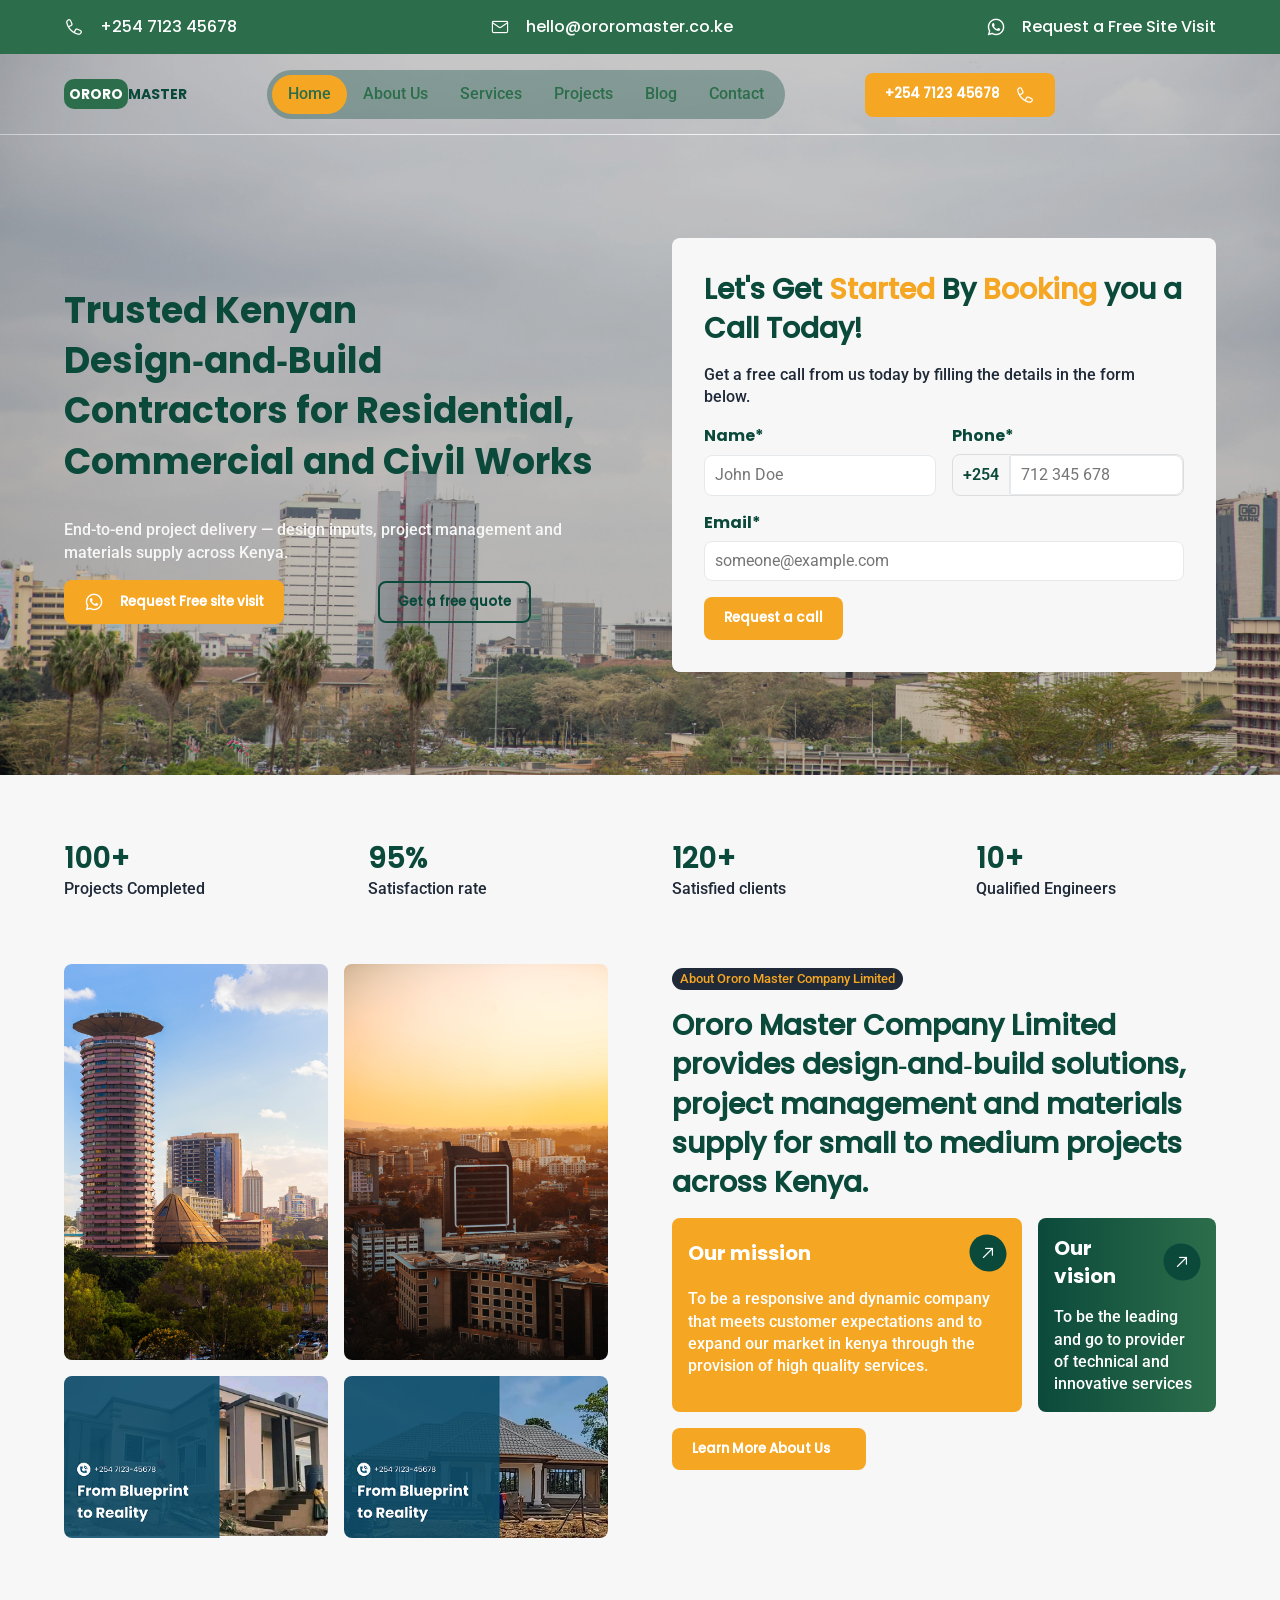
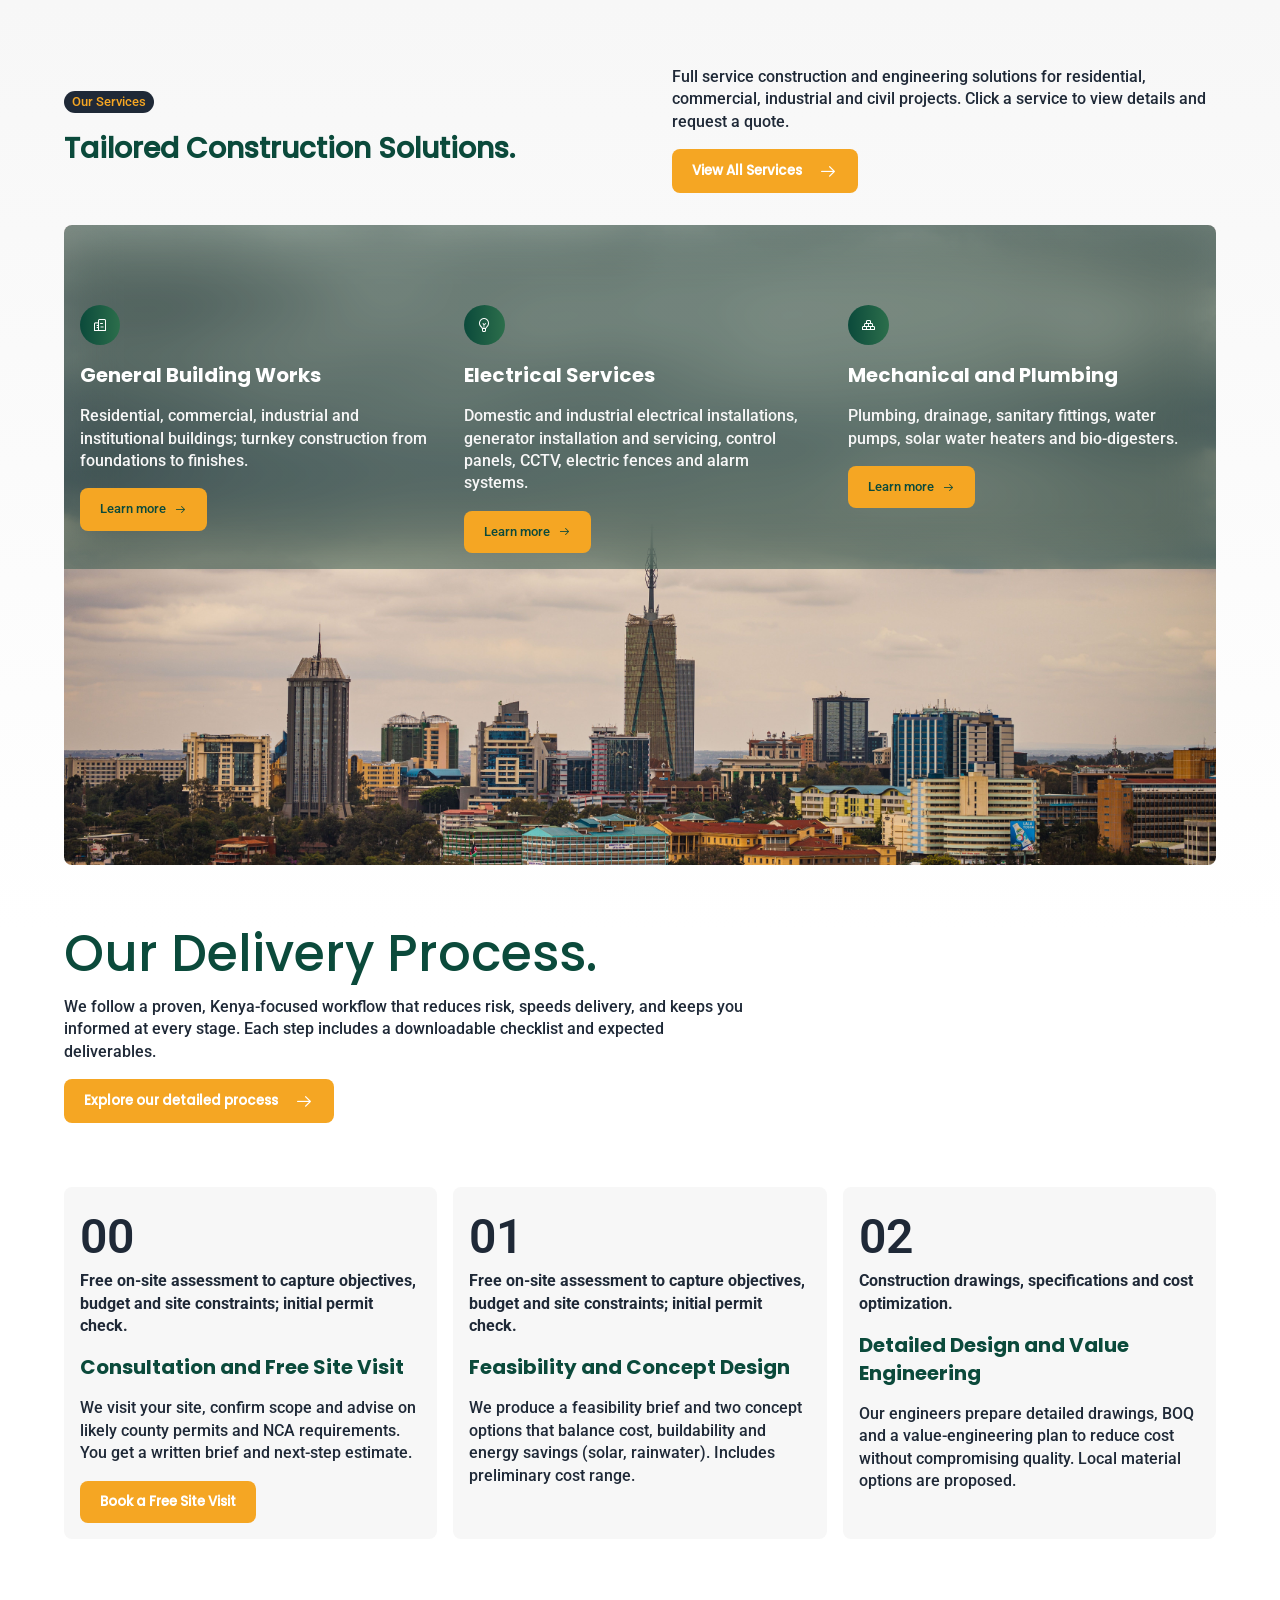
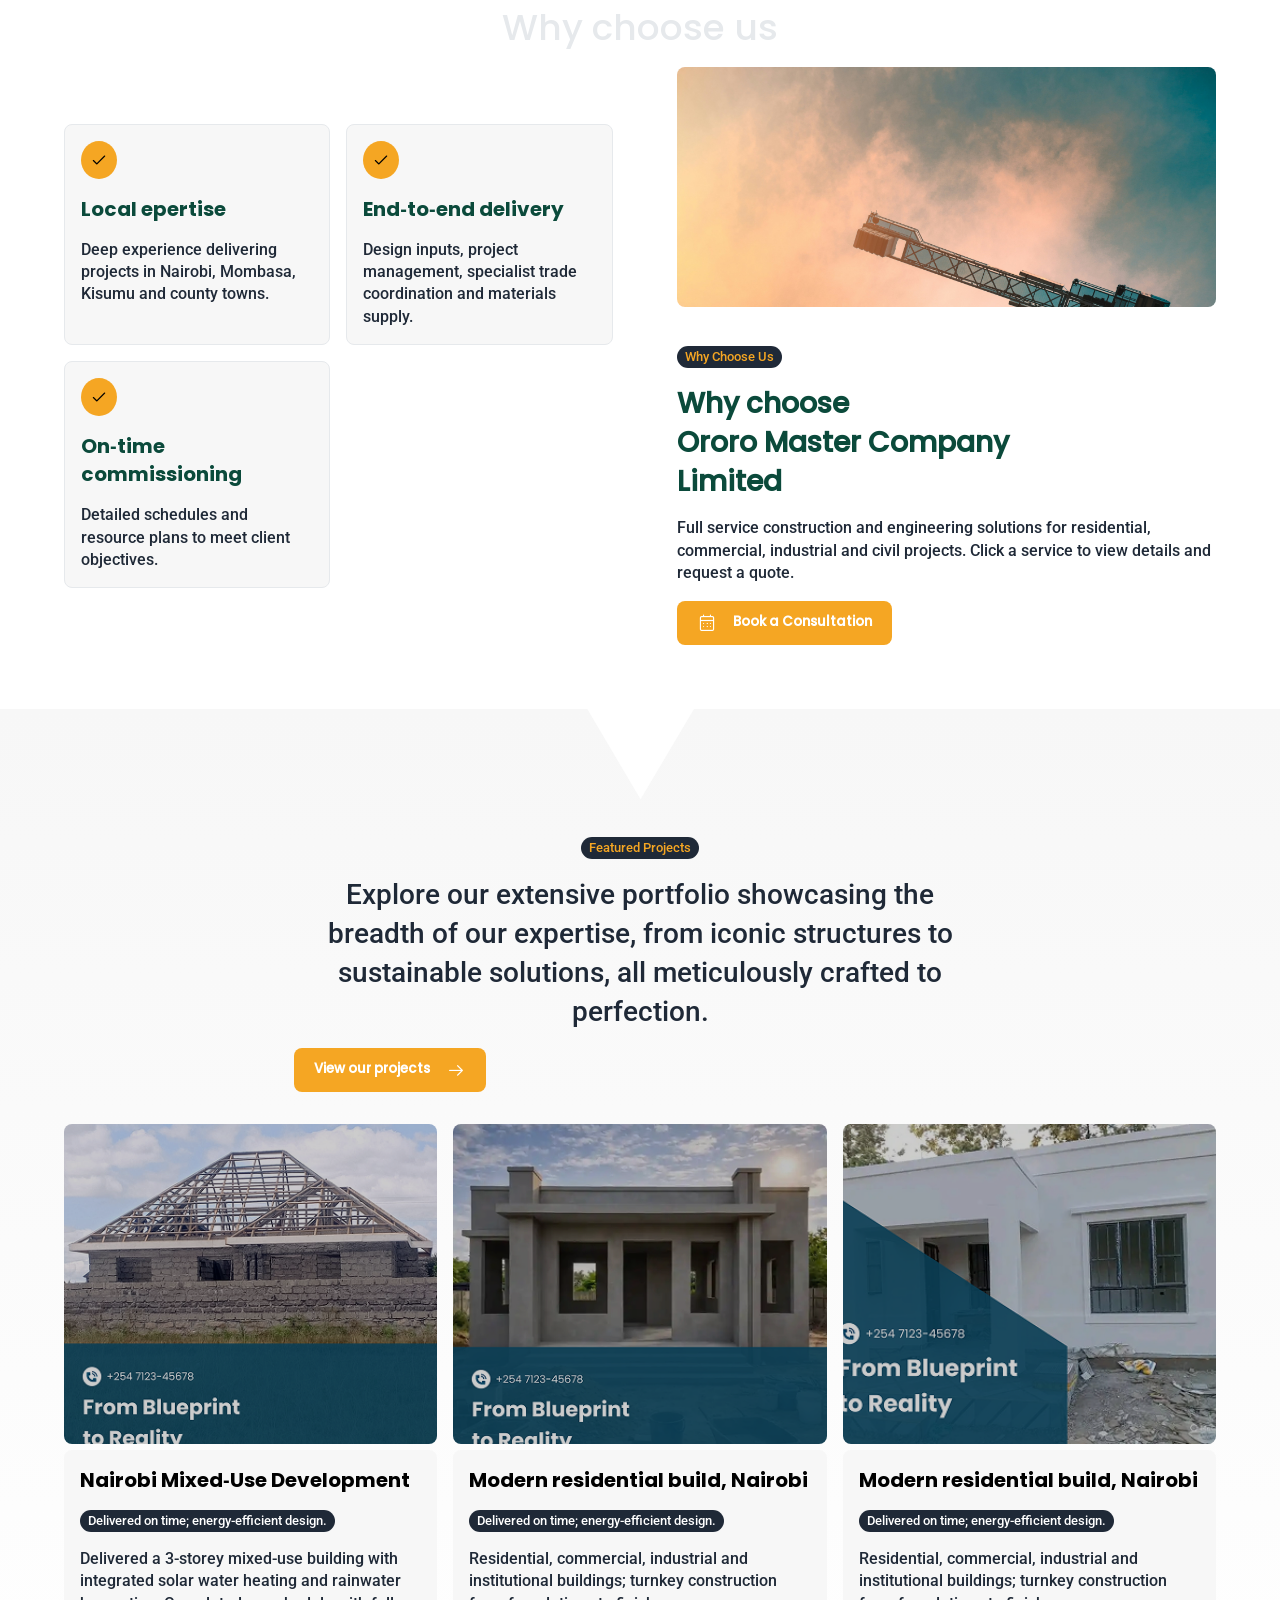
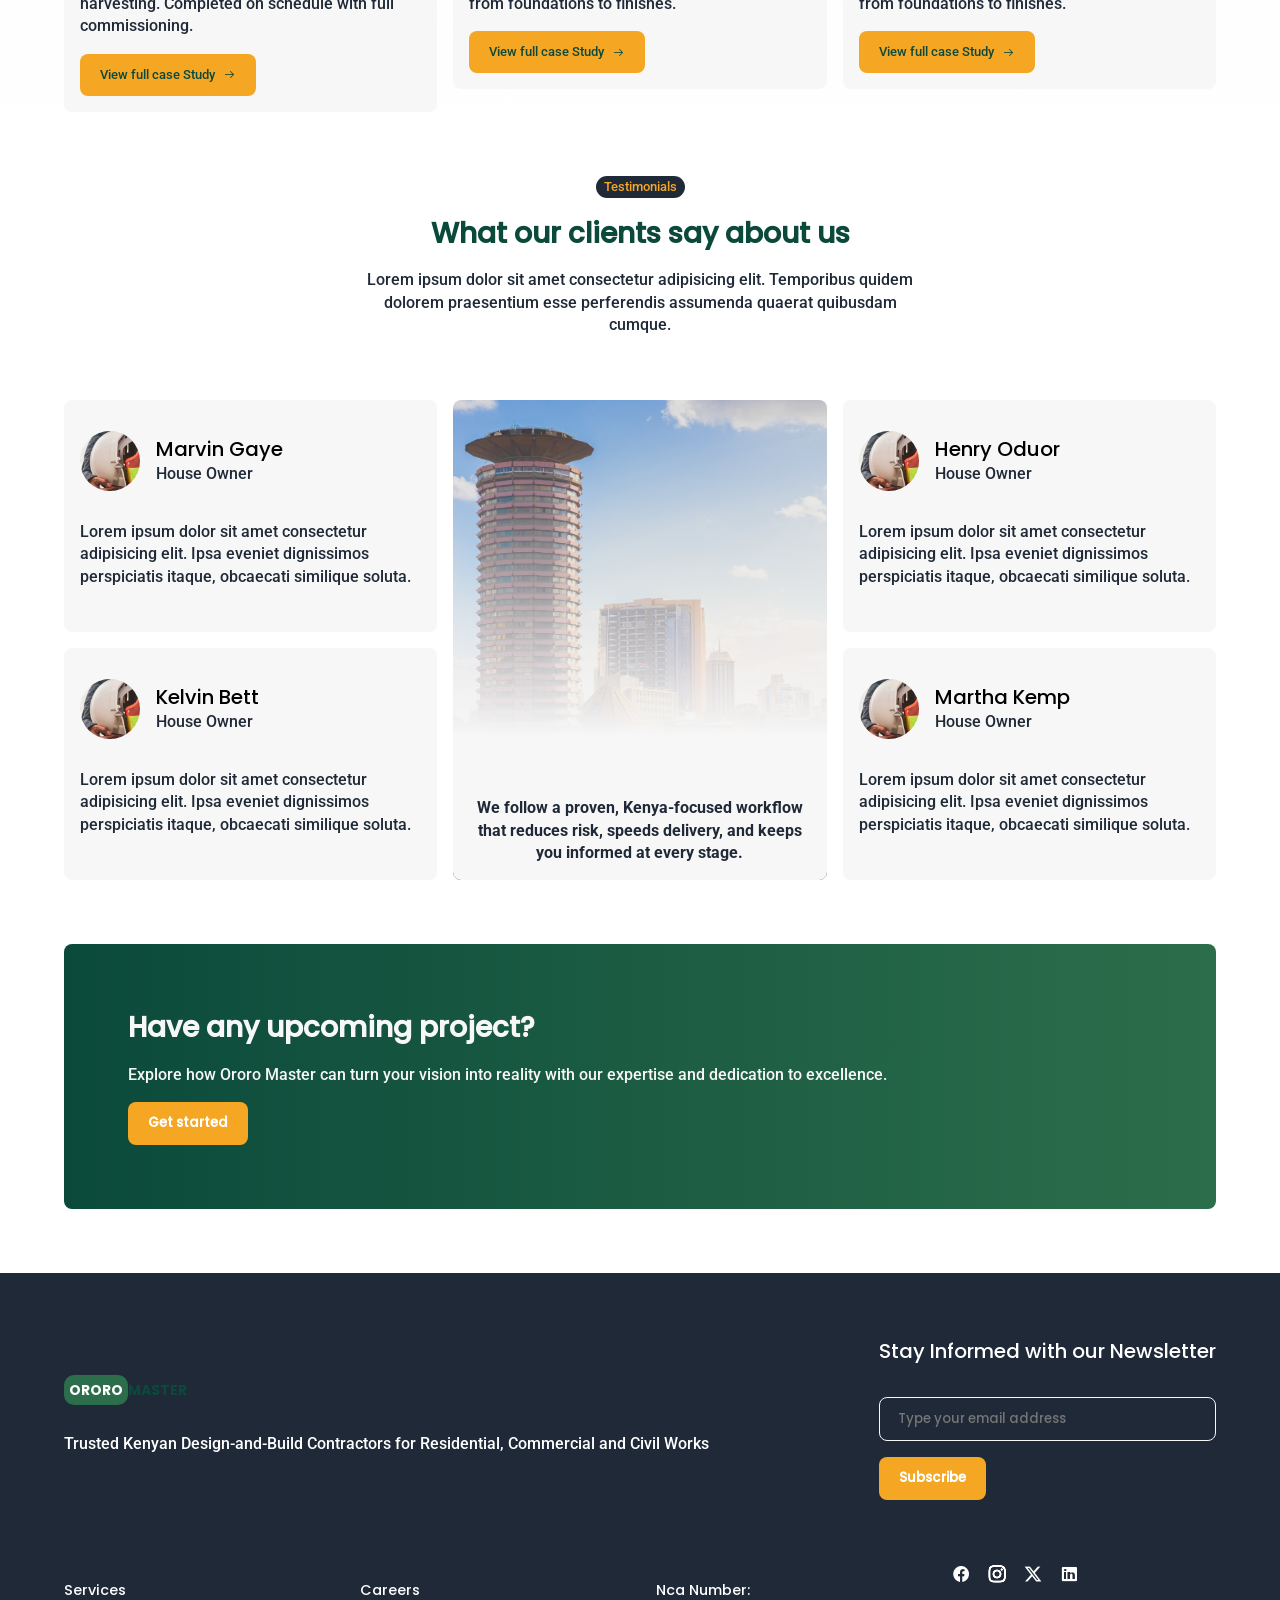
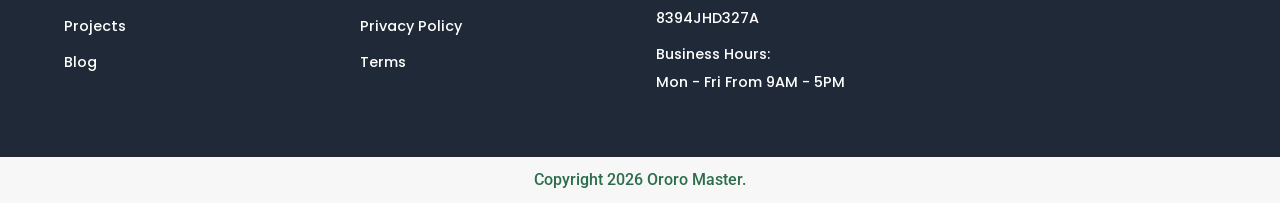
==== index.html @ 885182a2 "Initial re-upload after full wipe" ====
<!DOCTYPE html>
<html lang="en">
<head>
    <meta charset="UTF-8">
    <meta name="viewport" content="width=device-width, initial-scale=1.0">
    <title>Home</title>
    <link rel="stylesheet" href="./static/styles/root.css">
    <link rel="stylesheet" href="./static/styles/nav.css">
    <link rel="stylesheet" href="./static/styles/borders.css">
    <link rel="stylesheet" href="./static/styles/components.css">
    <link rel="stylesheet" href="./static/styles/style.css">
    <link rel="stylesheet" href="./static/styles/mobile.css">
    <link rel="stylesheet" href="./static/assets/icons/regular-icon-font-free/lineicons.css">
</head>
<body>
    <div class="marquee-container">
        <div class="marquee-row">
            <div class="marquee-card">
                <span class="lni lni-telephone-1"></span>
                <p>+254 7123 45678</p>
            </div>
            <div class="marquee-card">
                <span class="lni lni-envelope-1"></span>
                <p>hello@ororomaster.co.ke</p>
            </div>
            <div class="marquee-card">
                <span class="lni lni-whatsapp"></span>
                <p>Request a Free Site Visit</p>
            </div>
        </div>
    </div>
    <div class="hero-container">
        <header class="header">
            <div class="logo">
                <h1><span>Ororo</span>Master</h1>
            </div>
            <nav class="navigation">
                <a href="#" class="active">Home</a>
                <a href="#">About Us</a>
                <a href="#">Services</a>
                <a href="#">Projects</a>
                <a href="#">Blog</a>
                <a href="#">Contact</a>
            </nav>
            <button class="contact_button btn-primary">
                +254 7123 45678 
                <span class="lni lni-telephone-1"></span>
            </button>
        </header>
        <div class="slider">
            <div class="slide_row">
                <div class="slide_content">
                    <h1>Trusted Kenyan Design‑and‑Build Contractors for Residential, Commercial and Civil Works</h1>
                    <p>End‑to‑end project delivery — design inputs, project management and materials supply across Kenya.</p>
                    <div class="button-container">
                        <button class="btn-primary">
                            <span class="lni lni-whatsapp"></span>
                            Request Free site visit
                        </button>
                        <button class="btn-secondary">
                            Get a free quote
                        </button>
                    </div>

                    <div class="slider-actions">
                        <span class="slide-left lni lni-arrow-left"></span>
                        <span class="slide-right lni lni-arrow-left" style="transform: rotate(180deg);"></span>
                    </div>
                </div>
            </div>
            <div class="slide_row">
                <div class="booking_form">
                    <h2>Let's Get <span>Started</span> By <span>Booking</span> you a Call Today!</h2>
                    <!-- <h2>Let's Book Your Call and Get Started</h2> -->
                    <p>Get a free call from us today by filling the details in the form below.</p>
                    <form action="#">
                        <div class="form-grid">
                            <div class="form-group">
                                <label>Name*</label>
                                <input type="text" placeholder="John Doe">
                            </div>
                            <div class="form-group">
                                <label>Phone*</label>
                                <div class="input-container">
                                    <span>+254</span>
                                    <input type="tel" placeholder="712 345 678">
                                </div>
                            </div>
                        </div>
                        <div class="form-group">
                            <label>Email*</label>
                            <input type="email" placeholder="someone@example.com">
                        </div>
                        <button class="btn-primary" type="submit">Request a call</button>
                    </form>
                </div>
            </div>
        </div>
    </div>
    <div class="stats-section">
        <div class="stat-box">
            <h2>100+</h2>
            <p>Projects Completed</p>
        </div>
        <div class="stat-box">
            <h2>95%</h2>
            <p>Satisfaction rate</p>
        </div>
        <div class="stat-box">
            <h2>120+</h2>
            <p>Satisfied clients</p>
        </div>
        <div class="stat-box">
            <h2>10+</h2>
            <p>Qualified Engineers</p>
        </div>
    </div>
    <section class="about-section">
        <div class="about-row">

            <div class="about-image">
                <img src="/static/Images/skyline2.jpg" alt="">
                <img src="/static/Images/skyline4.jpg" alt="" style="object-position: bottom;">
                <img src="/static/Images/proj 2.png" alt="">
                <img src="/static/Images/proj 3.png" alt="">
            </div>
        </div>
        <div class="about-row">
            <h4 class="badge">About Ororo Master Company Limited</h4>
            <h2>Ororo Master Company Limited provides design‑and‑build solutions, project management and materials supply for small to medium projects across Kenya.</h2>

            <div class="value-container">
                <div class="value-box">
                    <div class="value-header">
                        <h3>Our mission</h3>
                        <span class="icon lni lni-arrow-right"></span>
                    </div>
                    <div class="value-body">
                        <p>To be a responsive and dynamic company that meets customer expectations and to expand our market in kenya through the provision of high quality services.</p>
                    </div>
                </div>
                <div class="value-box">
                    <div class="value-header">
                        <h3>Our vision</h3>
                        <span class="icon lni lni-arrow-right"></span>
                    </div>
                    <div class="value-body">
                        <p>To be the leading and go to provider of technical and innovative services</p>
                    </div>
                </div>
            </div>
            <button class="btn-primary">
                Learn More About Us
                <span class="lni lni-caret-left"></span>
            </button>
        </div>
    </section>
    <section class="service-alt-section">
        <div class="service-alt-header">
            <div class="service-alt-header-col">
                <h4 class="badge">Our Services</h4>
                <h2>Tailored Construction Solutions.</h2>
            </div>
            <div class="service-alt-header-col">
                <p>Full service construction and engineering solutions for residential, commercial, industrial and civil projects. Click a service to view details and request a quote.</p>
                <button class="btn-primary">View All Services <span class="lni lni-arrow-right"></span></button>
            </div>
        </div>
        <div class="service-alt-body">
            <div class="service-alt-container">
                <div class="service-alt-card">
                    <span class="service_icon lni lni-buildings-1"></span>
                    <h3>General Building Works</h3>
                    <p>Residential, commercial, industrial and institutional buildings; turnkey construction from foundations to finishes.</p>
                    <a class="link" href="#">Learn more <span class="lni lni-arrow-right"></span></a>
                </div>
                <div class="service-alt-card">
                    <span class="service_icon lni lni-bulb-2"></span>
                    <h3>Electrical Services</h3>
                    <p>Domestic and industrial electrical installations, generator installation and servicing, control panels, CCTV, electric fences and alarm systems.</p>
                    <a class="link" href="#">Learn more <span class="lni lni-arrow-right"></span></a>
                </div>
                <div class="service-alt-card">
                    <span class="service_icon lni lni-bricks"></span>
                    <h3>Mechanical and Plumbing</h3>
                    <p>Plumbing, drainage, sanitary fittings, water pumps, solar water heaters and bio‑digesters.</p>
                    <a class="link" href="#">Learn more <span class="lni lni-arrow-right"></span></a>
                </div>
            </div>
        </div>
    </section>
    <!-- <section class="services-section" style="display: none;">
        <h4 class="badge">Our Services</h4>
        <h2>Tailored Construction Solutions</h2>
        <p>Full service construction and engineering solutions for residential, commercial, industrial and civil projects. Click a service to view details and request a quote.</p>
        <div class="service-container">
            <div class="service-box">
                <div class="service-box-body">
                    <h3>General Building Works</h3>
                    <p>Residential, commercial, industrial and institutional buildings; turnkey construction from foundations to finishes.</p>
                    <a class="link" href="#">Learn more <span class="lni lni-arrow-right"></span></a>
                </div>
            </div>
            <div class="service-box">
                <div class="service-box-body">
                    <h3>Electrical Services</h3>
                    <p>Domestic and industrial electrical installations, generator installation and servicing, control panels, CCTV, electric fences and alarm systems.</p>
                    <a class="link" href="#">Learn more <span class="lni lni-arrow-right"></span></a>
                </div>
            </div>
            <div class="service-box">
                <div class="service-box-body">
                    <h3>Mechanical and Plumbing</h3>
                    <p>Plumbing, drainage, sanitary fittings, water pumps, solar water heaters and bio‑digesters.</p>
                    <a class="link" href="#">Learn more <span class="lni lni-arrow-right"></span></a>
                </div>
            </div>
            <div class="service-box">
                <div class="service-box-body">
                    <h3>Roads and Dams</h3>
                    <p>Earthworks, road construction and small to medium dam construction for agricultural and municipal clients.</p>
                    <a class="link" href="#">Learn more <span class="lni lni-arrow-right"></span></a>
                </div>
            </div>
            <div class="service-box">
                <div class="service-box-body">
                    <h3>Materials Supply</h3>
                    <p>Supply and delivery of construction materials — aggregates, cement, reinforcement, plumbing and electrical components.</p>
                    <a class="link" href="#">Learn more <span class="lni lni-arrow-right"></span></a>
                </div>
            </div>
        </div>
    </section> -->
    <section class="process-section">
        <div class="service-alt-header" style="display: none;">
            <div class="service-alt-header-col">
                <h4 class="badge">Our Delivery Process</h4>
                <h2>Our Delivery Process</h2>
            </div>
            <div class="service-alt-header-col">
               <p>We follow a proven, Kenya‑focused workflow that reduces risk, speeds delivery, and keeps you informed at every stage. Each step includes a downloadable checklist and expected deliverables.</p>
                <button class="btn-primary">Explore our detailed process <span class="lni lni-arrow-right"></span></button>
            </div>
        </div>

        <!-- <h4 class="badge">Our Delivery Process</h4> -->
        <h2>Our Delivery Process.</h2>
        <p>We follow a proven, Kenya‑focused workflow that reduces risk, speeds delivery, and keeps you informed at every stage. Each step includes a downloadable checklist and expected deliverables.</p>
        <button class="btn-primary">Explore our detailed process <span class="lni lni-arrow-right"></span></button>
        <div class="process-container">
            <div class="timeline-card">
                <span class="number-line">00</span>
                <div class="timeline-body">
                    <p><b>Free on‑site assessment to capture objectives, budget and site constraints; initial permit check.</b></p>
                    <h3>Consultation and Free Site Visit</h3>
                    <p>We visit your site, confirm scope and advise on likely county permits and NCA requirements. You get a written brief and next‑step estimate.</p>
                    <button class="btn-primary" style="margin-top: 1rem;">
                        Book a Free Site Visit
                    </button>
                </div>
            </div>
            <div class="timeline-card">
                <span class="number-line">01</span>
                <div class="timeline-body">
                    <p><b>Free on‑site assessment to capture objectives, budget and site constraints; initial permit check.</b></p>
                    <h3>Feasibility and Concept Design</h3>
                    <p>We produce a feasibility brief and two concept options that balance cost, buildability and energy savings (solar, rainwater). Includes preliminary cost range.</p>
                    <div class="deliverable-container">
                        <p><b>Deliverables</b></p>
                        <p>Concept brief and preliminary cost range.</p>
                    </div>
                </div>
            </div>
            <div class="timeline-card">
                <span class="number-line">02</span>
                <div class="timeline-body">
                    <p><b>Construction drawings, specifications and cost optimization.</b></p>
                    <h3>Detailed Design and Value Engineering</h3>
                    <p>Our engineers prepare detailed drawings, BOQ and a value‑engineering plan to reduce cost without compromising quality. Local material options are proposed.</p>
                    <div class="deliverable-container">
                        <p style="margin-top: 1rem;"><b>Deliverables</b></p>
                        <p>Construction drawings; bill of quantities.</p>
                    </div>
                </div>
            </div>
            <!-- <div class="timeline-card">
                <span class="number-line">03</span>
                <div class="timeline-body">
                    <h3>Permits Planning and Approvals</h3>
                    <p><b>Permit pack preparation and submission support.</b></p>
                    <p>We prepare permit documentation, recommend NCA class, and coordinate with county offices to fast‑track approvals. Timeline and responsibilities are provided.</p>
                    <div class="deliverable-container">
                        <p><b>Deliverables</b></p>
                        <p>Permit submission pack and approval timeline.</p>
                    </div>
                </div>
            </div>
            <div class="timeline-card">
                <span class="number-line">04</span>
                <div class="timeline-body">
                    <h3>Procurement and Materials Supply</h3>
                    <p><b>Vetted suppliers, procurement schedule and logistics.</b></p>
                    <p>We source quality materials, manage supplier warranties and schedule deliveries to align with construction milestones across Kenya. Supplier guarantees included.</p>
                    <div class="deliverable-container">
                        <p><b>Deliverables</b></p>
                        <p>Procurement schedule and supplier guarantees.</p>
                    </div>
                </div>
            </div>
            <div class="timeline-card">
                <span class="number-line">05</span>
                <div class="timeline-body">
                    <h3>Construction Execution and Quality Control</h3>
                    <p><b>Site management, QA checklists and weekly reporting.</b></p>
                    <p>Site teams follow a detailed schedule, QA checklists and safety inspections. You receive weekly progress reports and milestone sign‑offs.</p>
                    <div class="deliverable-container">
                        <p><b>Deliverables</b></p>
                        <p>Weekly progress reports; quality inspection records.</p>
                    </div>
                </div>
            </div>
            <div class="timeline-card">
                <span class="number-line">06</span>
                <div class="timeline-body">
                    <h3>Commissioning Handover and Training</h3>
                    <p><b> System commissioning, manuals and client training.</b></p>
                    <p>We commission systems, hand over operation manuals and train your team. Final sign‑off includes a defects liability plan and maintenance schedule.</p>
                    <div class="deliverable-container">
                        <p><b>Deliverables</b></p>
                        <p>Handover pack; 90‑day defects follow‑up.</p>
                    </div>
                </div>
            </div>
            <div class="timeline-card">
                <span class="number-line">07</span>
                <div class="timeline-body">
                    <h3>Aftercare and Maintenance</h3>
                    <p><b>Post‑handover support and maintenance contracts.</b></p>
                    <p>Optional maintenance contracts, warranty management and rapid response for urgent issues. Tailored plans for Kenyan climate and usage patterns.</p>
                    <div class="deliverable-container">
                        <p><b>Deliverables</b></p>
                        <p>Maintenance contract options.</p>
                    </div>
                </div>
            </div> -->
        </div>
    </section>
    <section class="qualities-section">
        <h1 class="absoluteBg">Why choose us</h1>
        <div class="qualities-container">
            <div class="quality-box">
                <span class="icon lni lni-check"></span>
                <h3>Local epertise</h3>
                <p>Deep experience delivering projects in Nairobi, Mombasa, Kisumu and county towns.</p>
            </div>
            <div class="quality-box">
                <span class="icon lni lni-check"></span>
                <h3>End‑to‑end delivery</h3>
                <p>Design inputs, project management, specialist trade coordination and materials supply.</p>
            </div>
            <div class="quality-box">
                <span class="icon lni lni-check"></span>
                <h3>On‑time commissioning</h3>
                <p>Detailed schedules and resource plans to meet client objectives.</p>
            </div>
                
        </div>
        <div class="qualities-row">
            <img src="/static/Images/construction_image_2.jpg" alt="">
            <div class="quality-row-box">
                <h4 class="badge">Why Choose Us</h4>
                <h2>Why choose <br> Ororo Master Company Limited</h2>
                <p>Full service construction and engineering solutions for residential, commercial, industrial and civil projects. Click a service to view details and request a quote.</p>
                <button class="btn-primary"><span class="lni lni-calendar-days"></span> Book a Consultation</button>
            </div>
        </div>
    </section>
    <section class="services-section" id="featuredSection" style="display: grid;">
        <div class="service-alt-header">
            <div class="service-alt-header-col">
                <h4 class="badge">Featured Projects</h4>
                <h2>Our Remarkable Project Portfolio</h2>
            </div>
            <div class="service-alt-header-col">
                <p>Explore our extensive portfolio showcasing the breadth of our expertise, from iconic structures to sustainable solutions, all meticulously crafted to perfection.</p>
                <button class="btn-primary">View our projects <span class="lni lni-arrow-right"></span></button>
            </div>
        </div>
        <div class="showcase-container">
            <div class="showcase-box">
                <img src="/static/Images/proj 4.png" alt="">
                <div class="showcase-body">
                    <!-- <span class="service_icon lni lni-buildings-1"></span> -->
                    <h3>Nairobi Mixed‑Use Development </h3>
                        <p style="margin-bottom: 1rem;" class="badge">Delivered on time; energy‑efficient design.</p>
                    <p>Delivered a 3‑storey mixed‑use building with integrated solar water heating and rainwater harvesting. Completed on schedule with full commissioning.</p>
                    <a class="link" href="#">View full case Study <span class="lni lni-arrow-right"></span></a>
                </div>
            </div>
            <div class="showcase-box">
                <img src="/static/Images/proj 5.png" alt="">
                <!-- <img src="/static/Images/WhatsApp Image 2026-06-24 at 13.15.40 (1).jpeg" alt=""> -->
                <div class="showcase-body">
                    <!-- <span class="service_icon lni lni-buildings-1"></span> -->
                    <h3>Modern residential build, Nairobi</h3>
                        <p style="margin-bottom: 1rem;" class="badge">Delivered on time; energy‑efficient design.</p>
                    <p>Residential, commercial, industrial and institutional buildings; turnkey construction from foundations to finishes.</p>
                    <a class="link" href="#">View full case Study <span class="lni lni-arrow-right"></span></a>
                </div>
            </div>
            <div class="showcase-box">
                <img src="/static/Images/proj 6.png" alt="">
                <!-- <img src="/static/Images/WhatsApp Image 2026-06-24 at 13.15.40 (1).jpeg" alt=""> -->
                <div class="showcase-body">
                    <!-- <span class="service_icon lni lni-buildings-1"></span> -->
                    <h3>Modern residential build, Nairobi</h3>
                        <p style="margin-bottom: 1rem;" class="badge">Delivered on time; energy‑efficient design.</p>
                    <p>Residential, commercial, industrial and institutional buildings; turnkey construction from foundations to finishes.</p>
                    <a class="link" href="#">View full case Study <span class="lni lni-arrow-right"></span></a>
                </div>
            </div>
        </div>
        <div class="service-container" id="featuredCont" style="display: none;">
            <div class="service-carousel">
                <div class="service-box">
                    <div class="service-box-body" style="display: none;">
                        <h3>General Building Works</h3>
                        <p>Residential, commercial, industrial and institutional buildings; turnkey construction from foundations to finishes.</p>
                        <a class="link" href="#">View Case Study <span class="lni lni-arrow-right"></span></a>
                    </div>
                </div>
            </div>
            <div class="service-box">
                <div class="service-box-body">
                    <h3>Mechanical and Plumbing</h3>
                    <p>Plumbing, drainage, sanitary fittings, water pumps, solar water heaters and bio‑digesters.</p>
                    <a class="link" href="#">View Case Study <span class="lni lni-arrow-right"></span></a>
                </div>
            </div>
            <div class="service-box">
                <div class="service-box-body">
                    <h3>Roads and Dams</h3>
                    <p>Earthworks, road construction and small to medium dam construction for agricultural and municipal clients.</p>
                    <a class="link" href="#">View Case Study <span class="lni lni-arrow-right"></span></a>
                </div>
            </div>
        </div>
        <div class="custom-shape-divider-top-1782760006">
            <svg data-name="Layer 1" xmlns="http://www.w3.org/2000/svg" viewBox="0 0 1200 120" preserveAspectRatio="none">
                <path d="M649.97 0L550.03 0 599.91 54.12 649.97 0z" class="shape-fill"></path>
            </svg>
        </div>
        <!-- <div class="custom-shape-divider-top-1782755788">
            <svg data-name="Layer 1" xmlns="http://www.w3.org/2000/svg" viewBox="0 0 1200 120" preserveAspectRatio="none">
                <path d="M649.97 0L550.03 0 599.91 54.12 649.97 0z" class="shape-fill"></path>
            </svg>
        </div> -->
    </section>
    <section class="testimonial-section">
        <h4 class="badge">Testimonials</h4>
        <h2>What our clients say about us</h2>
        <p>Lorem ipsum dolor sit amet consectetur adipisicing elit. Temporibus quidem dolorem praesentium esse perferendis assumenda quaerat quibusdam cumque.</p>
        <div class="testimonial-container">
            <div class="testimonial-row">
                <div class="testimonial-card">
                    <div class="testimonial-header">
                        <div class="profile">
                            <img src="/static/Images/construction_image_7.jpeg" alt="">
                        </div>
                        <div class="profile-body">
                            <h3>Marvin Gaye</h3>
                            <p class="role">House Owner</p>
                        </div>
                    </div>
                    <p>Lorem ipsum dolor sit amet consectetur adipisicing elit. Ipsa eveniet dignissimos perspiciatis itaque, obcaecati similique soluta.</p>
                </div>
                <div class="testimonial-card">
                    <div class="testimonial-header">
                        <div class="profile">
                            <img src="/static/Images/construction_image_7.jpeg" alt="">
                        </div>
                        <div class="profile-body">
                            <h3>Kelvin Bett</h3>
                            <p class="role">House Owner</p>
                        </div>
                    </div>
                    <p>Lorem ipsum dolor sit amet consectetur adipisicing elit. Ipsa eveniet dignissimos perspiciatis itaque, obcaecati similique soluta.</p>
                </div>
            </div>
            <div class="testimonial-row">
                <div class="testimonial-banner">
                    <img src="/static/Images/skyline2.jpg" alt="">
                    <div class="testimonial-banner-content">
                        <p><b>We follow a proven, Kenya‑focused workflow that reduces risk, speeds delivery, and keeps you informed at every stage.</b></p>
                    </div>
                </div>
            </div>
            <div class="testimonial-row">
                <div class="testimonial-card">
                    <div class="testimonial-header">
                        <div class="profile">
                            <img src="/static/Images/construction_image_7.jpeg" alt="">
                        </div>
                        <div class="profile-body">
                            <h3>Henry Oduor</h3>
                            <p class="role">House Owner</p>
                        </div>
                    </div>
                    <p>Lorem ipsum dolor sit amet consectetur adipisicing elit. Ipsa eveniet dignissimos perspiciatis itaque, obcaecati similique soluta.</p>
                </div>
                <div class="testimonial-card">
                    <div class="testimonial-header">
                        <div class="profile">
                            <img src="/static/Images/construction_image_7.jpeg" alt="">
                        </div>
                        <div class="profile-body">
                            <h3>Martha Kemp</h3>
                            <p class="role">House Owner</p>
                        </div>
                    </div>
                    <p>Lorem ipsum dolor sit amet consectetur adipisicing elit. Ipsa eveniet dignissimos perspiciatis itaque, obcaecati similique soluta.</p>
                </div>
            </div>
        </div>
    </section>
    <section class="contact-section">
        <div class="contact-banner">
            <h2>Have any upcoming project?</h2>
            <p>Explore how Ororo Master can turn your vision into reality with our expertise and dedication to excellence.</p>
            <button class="btn-primary">Get started</button>
        </div>
    </section>
    <footer class="footer">
        <div class="footer-row">
            <div class="footer-col">
                <div class="logo"><h1><span>Ororo</span>Master</h1></div>
                <p>Trusted Kenyan Design‑and‑Build Contractors for Residential, Commercial and Civil Works</p>
            </div>
            <div class="form-section">
                <h3>Stay Informed with our Newsletter</h3>
                <form action="#">
                    <input type="email" placeholder="Type your email address">
                    <button class="btn-primary">Subscribe</button>
                </form>
            </div>
        </div>
        <div class="footer-row">
            <div class="footer-col">
                <!-- <h3>Quick links</h3> -->
                <a href="#">Services</a>
                <a href="#">Projects</a>
                <a href="#">Blog</a>
            </div>
            <div class="footer-col">
                <a href="#">Careers</a>
                <a href="#">Privacy Policy</a>
                <a href="#">Terms</a>
            </div>
            <div class="footer-col">
                <!-- <h3>Legal</h3> -->
                <div class="footer-line">
                    <label>Nca Number:</label>
                    <p>8394JHD327A</p>
                </div>
                <div class="footer-line">
                    <label>Business Hours:</label>
                    <p>Mon - Fri From 9AM - 5PM</p>
                </div>
            </div>
            <div class="footer-col">
                <!-- <h3>Social</h3> -->
                <div class="socials-container">
                    <a href="#" class="lni lni-facebook"></a>
                    <a href="#" class="lni lni-instagram"></a>
                    <a href="#" class="lni lni-x"></a>
                    <a href="#" class="lni lni-linkedin"></a>
                </div>
            </div>
        </div>
    </footer>
    <div class="rights">
        <p>Copyright 2026 Ororo Master.</p>
    </div>
</body>
</html>
---- static/styles/root.css ----
:root{
    --brand-primary:#0B4A3B;
    --brand-accent:#F5A623;
    --brand-support:#2C6E4B;
    --neutral-100:#F7F7F7;
    --neutral-200: #E6E9EC;
    --neutral-900:#1F2937;
    --danger:#D64545;
    font-family: 'Poppins', system-ui, -apple-system, 'Segoe UI', Roboto, 'Helvetica Neue', Arial, sans-serif;
    --heading-font: 'Poppins', sans-serif;
    --body-font: 'Roboto', sans-serif;
    /* Font Sizes */
    --font-size-h1: 36px;
    --font-size-h2: 28px;
    --font-size-h3: 20px;
    --font-size-body: 16px;
    --font-size-sm: 13px;
    --image-overlay:  linear-gradient(180deg, rgba(11,74,59,0.35), rgba(11,74,59,0.35));
    /* for hero accent bands or footer accents */
    --gradient: linear-gradient(90deg, #0B4A3B 0%, #2C6E4B 100%);
}

@font-face {
    font-family: 'Poppins';
    src: url(/static/assets/fonts/Poppins/Poppins-Bold.ttf);
}
@font-face {
    font-family: 'Poppins-Medium';
    src: url(/static/assets/fonts/Poppins/Poppins-Medium.ttf);
}
@font-face {
    font-family: Roboto;
    src: url(/static/assets/fonts/Roboto/Roboto-VariableFont_wdth\,wght.ttf);
}

h1 {
    font-size: var(--font-size-h1);
    font-family: var(--heading-font);
    font-weight: 700;
    color: var(--brand-primary);
    margin-bottom: 2rem;
}
h2 {
    font-size: var(--font-size-h2);
    font-family: Poppins-Medium;
    /* font-family: var(--heading-font); */
    font-weight: 700;
    color: var(--brand-primary);
    margin-bottom: 1rem;
}
h3 {
    font-size: var(--font-size-h3);
    font-family: var(--heading-font);
    font-weight: 600;
    margin-bottom: 1rem;
}
h4 {
    font-size: var(--font-size-sm);
    font-family: var(--heading-font);
    font-weight: 600;
    margin-bottom: 1rem;
    color: var(--brand-accent);
}
p {
    font-size: var(--font-size-body);
    font-family: var(--body-font);
    font-weight: 500;
    color: var(--neutral-900);
}
.link, .badge {
    font-size: var(--font-size-sm);
    font-family: var(--body-font);
    font-weight: 300;
}
.badge {
    font-weight: 500 !important;
    width: fit-content;
    padding: 2px 8px;
    border-radius: 30px;
    background-color: var(--neutral-900);
}
button {
    font-family: "Poppins-Medium";
}

@media (max-width: 560px) {
    :root {
        --font-size-h1: 1.35rem;
        --font-size-h2: 1.15rem;
        --font-size-h3: 1rem;
        /* --font-size-body: .8235rem; */
        /* --font-size-sm: .35rem; */
    }
    h1,h3,h4 {
        font-family: "Poppins-Medium" !important;
    }
    h1, h2, h3 {
        font-weight: 600 !important;
        margin-bottom: 1rem;
    }
}
---- static/styles/nav.css ----
.marquee-container {
    width: 100%;
    /* position: sticky; */
    top: 0;
    left: 0;
    z-index: 1000;
    overflow: hidden;
}
.marquee-row {
    width: 100%;
    padding: 1rem 4rem;
    display: flex;
    align-items: center;
    justify-content: space-between;
    gap: 2rem;
    background-color: var(--brand-support);
    /* background-color: #ffaa00; */
    /* background-color: #f1f1f1; */
    color: white;
}
.marquee-card {
    display: flex;
    align-items: center;
    gap: 1rem;
}
.marquee-card span {
    font-size: 20px;
    color: white;
    /* color: var(--neutral-100); */
    /* background-color: #fff !important; */
}
.marquee-card p {
    text-wrap: nowrap;
    color: white;
    /* color: var(--brand-primary); */
    font-family: Poppins-Medium;
    /* font-weight: 100 !important; */
}
/*  */
/*  */
@keyframes ride {
    0% {
        transform: translateX(-200%);
        opacity: .8;
    }
    25% {
        opacity: 1;
        transform: translateX(30%);
    }
    50% {
        opacity: 1;
        transform: translateX(100%);
    }
    100% {
        transform: translateX(-200%);
        opacity: .8;
    }
}
/*  */

/* Header */
.header {
    width: 100%;
    display: flex;
    align-items: center;
    gap: 5rem;
    justify-content: space-between;
    border: none !important;
    /* padding: 2rem 2rem; */
    padding: 1rem 4rem;
    /* position: sticky; */
    /* top: 2.55rem; */
    /* left: 0; */
    z-index: 999;
    backdrop-filter: brightness(.8);
    /* background: var(--image-overlay); */
    /* background-color: var(--neutral-100); */
    /* box-shadow: rgba(0, 0, 0, 0.1) 5px 5px 15px; */
}
.logo h1 {
    font-size: 14px;
    text-wrap: nowrap;
    text-transform: capitalize;
    color: var(--brand-primary) !important;
    font-weight: 500;
    text-transform: uppercase;
    margin: 0% !important;
}
.logo span {
    padding: 5px;
    color: white;
    border-radius: 10px;
    background-color: var(--brand-support);
}
.navigation {
    display: flex;
    align-items: center;
    padding: 5px;
    border-radius: 30px;
    background: var(--image-overlay);
    /* gap: 1.5rem !important; */
    /* margin-right: auto; */
}
.navigation a {
    text-decoration: none;
    color: var(--brand-support);
    padding: 8px 1rem;
    border-radius: 30px;
    font-size: var(--font-size-body);
    font-family: var(--body-font);
    font-weight: 500;
}
.navigation a.active,
.navigation a:hover {
    background-color: var(--brand-accent);
}
button.contact_button {
    /* padding: 20px 10px; */
    /* font-size: 14px; */
    /* background-color: #ffaa00; */
    /* color: #333;
    border-radius: 0% !important;
    border-left: 1px solid #ddd;
    border-right: 1px solid #ddd; */
}

/*  */
.contact-section {
    background-color: white;
    padding: 0 4rem 4rem;
}
.contact-banner {
    /* width: 100%; */
    padding: 4rem;
    background: var(--gradient);
    border-radius: 8px;
}
.contact-banner h2, .contact-banner p {
    color: var(--neutral-100);
}
.contact-banner button {
    margin-top: 1rem;
}
/*  */
.form-section {
    width: fit-content;
    display: grid;
    /* gap: 1rem; */
}
.form-section h3 {
    color: white;
    font-family: "Poppins-Medium";
    font-weight: 400;
}
input {
    padding: 12px 18px;
    border-radius: 8px;
    background-color: transparent;
    border: 1px solid var(--neutral-100);
    color: var(--neutral-100) !important;
    /* margin-bottom: 1rem; */
    font-family: "Poppins-Medium";
}
button {
    margin-right: auto;
}
/*  */
.footer {
    padding: 4rem;
    background-color: var(--neutral-900);
    display: grid;
    gap: 4rem;
}
.footer-row {
    width: 100%;
    display: flex;
    align-items: flex-start;
    gap: 2rem;
    justify-content: space-between;
}
.footer-row:nth-child(1) {
    align-items: center;
}
.footer-col {
    flex: 1;
    width: fit-content;
    /* max-width: 500px; */
    /* width: 100%; */
    display: flex;
    flex-direction: column;
}
.footer-col .logo {
    margin-bottom: 2rem;
}
.footer-col:nth-child(1) > p {
    /* font-size: var(--font-size-sm); */
}
.footer-col h3,
.footer-col p,
.footer-col a {
    color: white;
    text-decoration: none;
}
.footer-col h3 {
    font-weight: 600;
    font-family: "Poppins-Medium";
    font-size: 1rem;
}
.footer-col > a {
    font-size: .9rem;
    margin-top:1rem;
    font-family: "Poppins-Medium";
}
.footer-line {
    display: flex;
    flex-direction: column;
    /* align-items: center; */
    gap: .5rem;
    color: white;
    margin-top: 1rem;
}
.footer-line > p,
.footer-line label {
    font-size: .9rem !important;
    text-wrap: nowrap;
    font-family: "Poppins-Medium";
}
.socials-container {
    display: flex;
    align-items: center;
    gap: 1rem;
}
.socials-container a {
    font-size: var(--font-size-h3);
}

.rights {
    width: 100%;
    padding: 12px 4rem;
    display: grid;
    place-items: center;
}
.rights p {
    color: var(--brand-support);
}

@media (max-width: 860px) {
    .marquee-container {
        background-color: var(--brand-support);
        /* display: none; */
    }
    .marquee-row {
        padding: 1rem;
        animation-name: ride;
        animation-duration: 60s;
        animation-timing-function: ease-in-out;
        animation-delay: 0;
        animation-iteration-count: infinite;
        /* animation: ride 40s ease-in-out infinite; */
    }
    .header {
        padding: 1rem;
        gap: 2rem;
        border: none !important;
        /* border-bottom: 1px solid #f7f7f7; */
        /* backdrop-filter: blur(1px); */
    }
    .navigation {
        display: none;
    }

    .form-section {
        width: 100%;
    }

    .footer {
        padding: 2rem 1rem;
    }
    .footer-row {
        flex-wrap: wrap;
    }
    .footer-col {
        flex: .6 !important;
        max-width: none !important;
        width: 100%;
    }
    .footer-col h3 {
        font-weight: 300;
    }
    .footer-col a, 
    .footer-line {
        margin-top: .5rem;
    }
    .footer-line {
        flex-direction: row;
    }
}
---- static/styles/borders.css ----
/* .custom-shape-divider-top-1782751197 {
    position: absolute;
    top: 0;
    left: 0;
    width: 100%;
    overflow: hidden;
    line-height: 0;
}

.custom-shape-divider-top-1782751197 svg {
    position: relative;
    display: block;
    width: calc(100% + 1.3px);
    height: 150px;
}

.custom-shape-divider-top-1782751197 .shape-fill {
    fill: #ffffff;
} */
 /* .custom-shape-divider-top-1782755788 {
    position: absolute;
    top: 0;
    left: 0;
    width: 100%;
    overflow: hidden;
    line-height: 0;
}

.custom-shape-divider-top-1782755788 svg {
    position: relative;
    display: block;
    width: calc(102% + 1.3px);
    height: 249px;
}

.custom-shape-divider-top-1782755788 .shape-fill {
    fill: #FFFFFF;
} */

.custom-shape-divider-top-1782760006 {
    position: absolute;
    top: 0;
    left: 0;
    width: 100%;
    overflow: hidden;
    line-height: 0;
}

.custom-shape-divider-top-1782760006 svg {
    position: relative;
    display: block;
    width: calc(100% + 1.3px);
    height: 200px;
}

.custom-shape-divider-top-1782760006 .shape-fill {
    fill: #FFFFFF;
}

/** For tablet devices **/
@media (min-width: 768px) and (max-width: 1023px) {
    .custom-shape-divider-top-1782760006 svg {
        width: calc(200% + 1.3px);
        height: 249px;
    }
}
---- static/styles/components.css ----
/* Button */
button {
  border-radius: 8px;
  padding: 12px 20px;
  font-weight: 600;
  border: none;
  cursor: pointer;
  display: flex;
  align-items: center;
  gap: 1rem;
  text-wrap: nowrap;
}
button span {
    font-size: 20px !important;
    margin: 0% !important;
}
.btn-primary {
  background: var(--brand-accent);
  color: #fff;
  border-radius: 8px;
  padding: 12px 20px;
  font-weight: 600;
}
.btn-primary:hover {
  filter: brightness(0.96);
}
.btn-secondary {
  background: transparent;
  color: var(--brand-primary);
  border: 2px solid var(--brand-primary);
  border-radius: 8px;
  padding: 10px 18px;
}


/* Input */
input:focus, textarea:focus {
  outline: none;
  box-shadow: 0 0 0 4px rgba(44,110,75,0.12);
  border-color: var(--brand-support);
}


/* Booking form */
.booking_form  {
    /* margin-right: 5rem; */
    padding: 2rem;
    background-color: var(--neutral-100);
    backdrop-filter: blur(8px) brightness(.8);
    display: grid;
    border-radius: 8px;
    /* gap: 1rem; */
    /* transform: translateY(-14rem); */
    /* box-shadow: -12px 10px 10px rgba(0, 0, 0, 0.1),
    12px -10px 10px rgba(0, 0, 0, 0.1); */
}
.booking_form h2 {
    width: 100%;
}
.booking_form h2 span {
    color: var(--brand-accent);
}
.booking_form p {
    /* color: #555; */
    width: 100%;
}
form {
    margin-top: 1rem;
    width: 100%;
    /* width: 75%; */
    display: flex;
    flex-direction: column;
    /* align-items: flex-start; */
    gap: 1rem;
    font-family: var(--body-font);
}
.form-grid {
    width: 100%;
    display: grid;
    grid-template-columns: repeat(2, 1fr);
    gap: 1rem;
}
.form-group {
    width: 100%;
    display: grid;
    gap: .4rem;
}
.form-group label {
    font-size: var(--font-size-body);
    font-family: var(--heading-font);
    font-weight: 500 !important;
    color: var(--brand-primary);
}
.form-group input {
    width: 100%;
    padding: 8px 10px;
    border: 1px solid var(--neutral-200);
    background-color: white;
    /* background-color: #eee; */
    border-radius: 8px;
    font-size: var(--font-size-body);
    color: var(--neutral-900);
    /* font-weight: 500; */
    font-family: var(--body-font);
}
.input-container {
    width: 100%;
    display: flex;
    align-items: center;
    border: 1px solid #ddd;
    /* gap: .5rem; */
    border-radius: 8px;
}
.input-container input {
    border-top-left-radius: 0%;
    border-bottom-left-radius: 0%;
}
.input-container > span {
    font: .2rem !important;
    font-weight: 600;
    padding: 8px 10px;
    border-right: 1px solid var(--neutral-200);
    color: var(--brand-primary);
}
form button {
    justify-self: flex-end;
    align-self: flex-end;
}
/*  */

.button-container {
    margin-top: 1rem;
    display: flex;
    align-items: center;
    gap: 1rem;
}

@media (max-width: 560px) {
    .button-container {
        flex-wrap: wrap;
        gap: .5rem;
    }
    .button-container button,
    .header button {
        padding: 12px;
        font-size: .8rem;
    }
    .booking_form {
        /* padding: 1rem; */
    }
    .booking_form h2 {
        font-size: var(--font-size-h1);
    }
    .booking_form p {
        font-size: 16px;
    }
    .form-grid {
        grid-template-columns: 1fr;
    }
}
---- static/styles/style.css ----
* {
    margin: 0%;
    padding: 0%;
    line-height: 1.4;
    box-sizing: border-box;
}
body {
    font-family: var(--body-font);
    background-color: var(--neutral-100);
}

/*  */
.hero-container {
    height: 100%;
    /* background: url('/static/Images/skyline4.jpg'), no-repeat; */
    background: url('/static/Images/skyline1.jpg'), no-repeat;
    background-size: cover;
    background-position: 0 0;
}

/*  */
.slider {
    width: 100%;
    height: 40rem;
    display: grid;
    grid-template-columns: 1fr 1fr;
    gap: 4rem;
    padding: 4rem;
    place-items: center;
    backdrop-filter: brightness(.8);
    /* background: var(--image-overlay); */
}
.slide_content p {
    color: #f7f7f7;
    /* color: white; */
}
/* .slider_row {
    width: 100%;
    position: relative;
    height: 100%;
    height: 100vh;
} */
.slider_row img {
    width: 100%;
    height: 100%;
    object-fit: cover;
    object-position: 30% 25%;
}
/*  */
.slider-actions {
    position: absolute;
    bottom: 10%;
    left: 8rem;
    display: flex;
    align-items: center;
    gap: .5rem;
    display: none;
}
.slider-actions span {
    padding: 8px;
    font-size: var(--font-size-text);
}
.slider-actions span {
    color:  #333;
    font-size: 1.15rem;
    background-color: white;
}
/*  */


/* Stats Section */
.stats-section {
    width: 100%;
    padding: 4rem 4rem 0;
    display: grid;
    grid-template-columns: repeat(4, 1fr);
    gap: 4rem;
}
.stat-box {
    display: grid;
}
.stat-box h2 {
    margin-bottom: 0;
}
.stat-box p {
    text-wrap: nowrap;
    /* font-size: var(--font-size-sm); */
}
/*  */

/* About section */
.about-section {
    width: 100%;
    padding: 0 4rem 4rem;
    display: grid;
    grid-template-columns: repeat(2, 1fr);
    gap: 4rem;
    place-items: center;
}
.about-image {
    width: 100%;
    height: 100%;
    /* max-height: 70vh; */
    overflow: hidden;
    display: grid;
    grid-template-columns: repeat(2, 1fr);
    gap: 1rem;
    margin-top: 4rem;
}
.about-image > img {
    width: 100%;
    height: 100%;
    object-fit: cover;
    object-position: bottom !important;
    border-radius: 8px;
}
.value-box {
    padding: 1rem;
    background-color: var(--brand-accent);
    border-radius: 8px;
}
.value-box:nth-child(2) {
    background: var(--gradient);
    /* background-color: var(--brand-primary); */
    /* border-bottom-left-radius: 0;
    border-bottom-right-radius: 0; */
}
.value-box .icon {
    padding: 8px;
    border-radius: 50%;
    background-color: var(--brand-primary);
    color: white;
    transform: rotate(-45deg);
}
.value-container {
    display: flex;
    gap: 1rem;
    margin-bottom: 1rem;
}
.value-header {
    display: flex;
    align-items: center;
    justify-content: space-between;
    gap: 1rem;
}
.value-box h3, .value-box p {
    color: white;
}
/*  */

/* Services Section Alt */
.service-alt-section {
    width: 100%;
    padding: 4rem;
    display: grid;
    gap: 2rem;
    position: relative;
    /* background: var(--neutral-900); */
    background: linear-gradient(180deg, var(--neutral-100), white);
    /* background-color: var(--neutral-200); */
}
.service-alt-header {
    width: 100%;
    display: flex;
    align-items: center;
    gap: 4rem;
    justify-content: space-between;
    z-index: 99;
}
#featuredSection > .service-alt-header {
    flex-direction: column;
    width: 60%;
    gap: 0;
}
/* #featuredSection .service-alt-header-col > h4,
#featuredSection .service-alt-header h2, */
#featuredSection .service-alt-header-col p {
    text-align: center;
    font-size: var(--font-size-h2) !important;
}

#featuredSection .service-alt-header-col {
    display: grid;
    place-items: center;
}
#featuredSection .service-alt-header-col:nth-child(1) h2 {
    display: grid;
    place-items: center;
    display: none;
}
.service-alt-header-col {
    width: 100%;
}
.service-alt-header-col h4 {
    /* background-color: white; */
    /* color: white; */
}
.service-alt-header-col h2 {
    margin-bottom: 0;
    /* color: white; */
}
.service-alt-header-col p {
    margin-bottom: 1rem;
    /* color: var(--neutral-200); */
}
.service-alt-body {
    width: 100%;
    background: url('/static/Images/skyline3.jpg'), no-repeat;
    background-position: 50% 10%;
    background-size: cover;
    height: 40rem;
    border-radius: 8px;
    /* background-attachment: fixed; */
    overflow: hidden;
}
#featuredSection > .service-alt-body {
    background: url('/static/Images/skyline3.jpg');
}
.service-alt-container {
    width: 100%;
    display: grid;
    grid-template-columns: repeat(3,1fr);
    gap: 0;
    padding-top: 4rem;
    background: var(--image-overlay);
    /* background-color: rgba(0, 0, 0, 0.158); */
    backdrop-filter: blur(25px) brightness(.8);
}
.service-alt-card {
    padding: 1rem;
    width: 100%;
    height: fit-content;
    display: flex;
    flex-direction: column;
}
.service_icon {
    width: fit-content;
    padding: 12px;
    font-size: var(--font-size-h1);
    color: white !important;
    background: var(--gradient);
    /* background-color: var(--brand-support); */
    border-radius: 50%;
    margin-bottom: 1rem;
}
.service-alt-card h3 {
    color: white;
}
.service-alt-card p {
    color: var(--neutral-100);
}
.service-alt-card .link {
    width: fit-content;
    color: var(--brand-primary);
    text-decoration: none;
    margin-top: 1rem;
    display: flex;
    align-items: center;
    gap: .5rem;
    font-weight: 500;
    padding: 12px 20px;
    border-radius: 8px;
    background-color: var(--brand-accent);
}
/*  */

/* Services Section */
.services-section {
    width: 100%;
    padding: 8rem 4rem 4rem;
    display: grid;
    place-items: center;
    position: relative;
    background-color: #f7f7f7;
}
.services-section > h2 {text-align: center;}
.services-section > p {
    text-align: center;
    width: 60%;
}
.service-container {
    width: 100%;
    margin-top: 4rem;
    display: grid;
    grid-template-columns: repeat(3, 1fr);
    gap: 1rem;
}
#featuredCont {
    grid-template-columns: 2fr 1fr 1fr;
}
.service-carousel {
    width: 100%;
}
.service-carousel > .service-box {
    width: 100%;
}
#featuredCont > .service-box {
    /* height: 70vh; */
    height: 20rem;
    transition: .4s ease;
}
.service-carousel > .service-box:hover {
    transform: rotate(0);
}
.service-box:hover
/* #featuredCont > .service-box:nth-last-child(1) */
{
    transform: rotate(-5deg);
}
.service-box {
    width: 100%;
    height: 20rem;
    /* height: 50vh; */
    background-size: cover;
    background-position: center !important;
    border-radius: 8px;
    overflow: hidden;
    transition: .4s ease;
}
.service-box:nth-child(1) {
    background: url('/static/Images/general_1.jpeg'), no-repeat;
}
#featuredCont .service-box:nth-child(1) {
    background: url('/static/Images/construction_image_15.jpeg'), no-repeat;
    background-position: top !important;
}
.service-box:nth-child(2) {
    background: url('/static/Images/c64473c7fc3ee33526d9e455b67bfee8.jpg'), no-repeat;
    background-position: top !important;
}
#featuredCont .service-box:nth-child(2) {
    background: url('/static/Images/mansion_3.jpeg'), no-repeat;
    background-position: top !important;
}
.service-box:nth-child(3) {
    background: url('/static/Images/mansion_2.jpeg'), no-repeat;
}
#featuredCont .service-box:nth-child(3) {
    background: url('/static/Images/villa_1.jpeg'), no-repeat;
    background-position: top !important;
}
.service-box:nth-child(4) {
    background: url('/static/Images/construction_image_10.jpeg'), no-repeat;
}
.service-box:nth-child(5) {
    background: url('/static/Images/construction_image_7.jpeg'), no-repeat;
}
.service-box-body {
    width: 100%;
    height: fit-content;
    background: var(--image-overlay) !important;
    padding: 1rem;
    display: flex;
    flex-direction: column;
    justify-content: flex-end;
    align-items: flex-start;
    color: white !important;
    backdrop-filter: brightness(100%) !important;
}
.service-box-body p {
    color: white;
    display: none;
}
.service-box-body a {
    text-decoration: none;
    color: var(--brand-support);
    display: flex;
    align-items: center;
    gap: 1rem;
    margin-top: 0rem;
    border-radius: 8px;
    position: relative;
    font-weight: 500;
    padding: 12px 20px;
    background-color: var(--brand-accent);
}
.service-box-body a::after {
    content: "";
    position: absolute;
    top: 110%;
    left: 0;
    width: 100%;
    height: 1px;
    border-radius: 30px;
    background-color: var(--brand-accent);
    display: none;
}
/*  */

/* Why Choose us section */
.qualities-section {
    width: 100%;
    padding: 4rem 4rem;
    display: flex;
    align-items: center;
    /* grid-template-columns: repeat(2, 1fr); */
    /* place-items: center; */
    gap: 4rem;
    background-color: white;
    position: relative;
}
/* BG Component */
h1.absoluteBg {
    font-size: var(--font-size-h1);
    text-wrap: nowrap;
    color: var(--neutral-200);
    position: absolute;
    /* z-index: -99; */
    top: 0rem;
    left: 50%;
    transform: translateX(-50%);
    font-weight: 400;
    font-family: "Poppins-Medium";
}
.qualities-row h2 {
    width: 80%;
}
.qualities-row img {
    width: 100%;
    height: 15rem;
    object-fit: cover;
    object-position: 0 0;
    border-radius: 8px;
    margin-bottom: 2rem;
}
.quality-row-box > p {
    margin-bottom: 1rem;
    /* color: white; */
}
.qualities-container {
    width: 100%;
    /* margin-top: 6rem; */
    display: grid;
    grid-template-columns: repeat(2, 1fr);
    gap: 1rem;
    z-index: 99;
}
.quality-box {
    display: flex;
    flex-direction: column;
    padding: 1rem;
    background-color: var(--neutral-100);
    border: 1px solid var(--neutral-200);
    z-index: 2;
    border-radius: 8px;
}
.quality-box:nth-child(1) {
    /* transform: rotate(-5deg); */
    z-index: 1;
}
.icon {
    width: fit-content;
    line-height: normal !important;
    padding: 8px;
    border-radius: 50%;
    color: var(--brand-support);
    background-color: var(--brand-accent);
    /* background-color: var(--neutral-100); */
    margin-bottom: 1rem;
    font-size: var(--font-size-h3) !important;
}
.quality-box h3 {
    color: var(--brand-primary);
}
/*  */

/* Process Section */
.process-section {
    width: 100%;
    padding: 0 4rem 4rem;
    display: grid;
    background-color: white;
    /* background-color: var(--neutral-900); */
    position: relative;
    overflow: hidden;
    /* background: linear-gradient(180deg, var(--neutral-900), #f7f7f7); */
}
.process-section .service-alt-header-col:nth-child(1) {
    width: 100% !important;
    flex: 2;
}
.process-section .service-alt-header-col:nth-child(2) {
    width: 100% !important;
    flex: 1;
}
.process-section h2
/* #featuredSection .service-alt-header-col h2  */
{
    font-size: 3.168rem;
    line-height: 1;
    font-weight: 580;
    /* color: var(--neutral-200); */
}
.process-section > p {
    /* color: white; */
    margin-bottom: 1rem;
}
.process-section button {
    width: fit-content;
}
.process-section::after {
    content: url('/static/Images/construction_image_3.jpg');
    position: absolute;
    top: 0;
    left: 0;
    width: 100%;
    height: 100%;
    opacity: .3;
    object-fit: cover;
    object-position: bottom;
    z-index: -99;
    display: none;
}
.process-section > p {
    width: 60%;
}
.process-container {
    margin-top: 4rem;
    display: grid;
    grid-template-columns: repeat(3, 1fr);
    gap: 1rem;
}
.timeline-card {
    background-color: var(--neutral-100);
    width: 100%;
    display: flex;
    flex-direction: column;
    padding: 1rem;
    border-radius: 8px;
}
/* .timeline-card {
    display: flex;
    flex-direction: column;
    align-items: flex-start;
    gap: 4rem;
    padding: 1rem;
    background: linear-gradient(135deg, white 10%, rgba(255, 255, 255, 0.702));
    border-radius: 8px;
    overflow: hidden;
    position: relative;
    box-shadow: rgba(0,0,0,0.1) 2px 4px 20px;
    transition: all .3s ease-in-out;
} */
/* .timeline-card:nth-child(3n) {
    margin-top: 2rem;
} */
.timeline-card:hover {
    /* transform: translateY(-10px); */
}
.timeline-card:hover p {
    /* color: white; */
}
.timeline-card::after {
    content: url('/static/Images/construction_image_10.jpeg');
    position: absolute;
    top: 0;
    left: 0;
    width: 100%;
    height: 100%;
    opacity: .7;
    object-fit: cover;
    object-position: bottom;
    z-index: -99;
    transition: all .3s ease;
    display: none;
}
.timeline-card:hover::after {
    filter: brightness(20%) sepia(60%) drop-shadow(rgba(0,0,0,0.4) 5px 8px 20px);
}
.timeline-card:nth-child(2)::after {
    content: url('/static/Images/construction_image_12.jpeg');
}
.timeline-card:nth-child(3)::after {
    content: url('/static/Images/construction_image_14.jpeg');
}
.timeline-card:nth-child(5)::after {
    content: url('/static/Images/construction_image_15.jpeg');
}
.timeline-card:nth-child(6)::after {
    content: url('/static/Images/construction_image_2.jpg');
}
.timeline-card h3 {
    color: var(--brand-primary);
    margin-top: 1rem;
}
.number-line {
    font-size: 3rem;
    /* font-size: var(--font-size-h1); */
    color: var(--neutral-900);
    font-weight: 600;
}
.timeline-card p b {
    color: var(--neutral-900);
}
.timeline-card p {
    transition: all .3s ease;
    /* color: white; */
}
.timeline-card p:nth-child(2) {
    /* margin-top: 1rem; */
    margin-bottom: 1rem;
}
.deliverable-container {
    margin-top: 1rem;
    padding: 1rem;
    display: none;
    background-color: var(--neutral-100);
        /* background: var(--gradient); */
    /* background-color: var(--brand-support); */
    border-radius: 8px;
}
.deliverable-container p {
    /* color: white; */
    font-size: .8rem;
}
.deliverable-container p:nth-child(1) {
    margin-bottom: .5rem;
}
/*  */

/* Featured Section */
#featuredSection {
    background: linear-gradient(180deg, #f7f7f7, white);
}
.showcase-container {
    width: 100%;
    /* height: 35rem; */
    overflow: hidden;
    margin-top: 2rem;
    display: grid;
    grid-template-columns: repeat(3, 1fr);
    gap: 1rem;
}
.showcase-box {
    width: 100%;
    position: relative;
    height: 100%;
}
.showcase-box img {
    width: 100%;
    height: 20rem;
    object-fit: cover;
    object-position: 50% 40%;
    border-radius: 8px;
    filter: brightness(.8);
}
.showcase-body {
    background-color: var(--neutral-100);
    /* background: var(--image-overlay); */
    width: 100%;
    /* position: absolute; */
    bottom: 1rem;
    left: 1rem;
    border-radius: 8px;
    backdrop-filter: blur(15px);
    padding: 1rem;

}
.showcase-body .badge {
    color: white;
}
.showcase-body .link {
    width: fit-content;
    color: var(--brand-primary);
    text-decoration: none;
    margin-top: 1rem;
    display: flex;
    align-items: center;
    gap: .5rem;
    font-weight: 500;
    padding: 12px 20px;
    border-radius: 8px;
    background-color: var(--brand-accent);
}
.showcase-body h3, .showcase-body p {
    /* color: white; */
}
/*  */

/* Testimonial section */
.testimonial-section {
    width: 100%;
    display: grid;
    place-items: center;
    padding: 0 4rem 4rem;
    background-color: white;
}
.testimonial-section > p {
    width: 50%;
    text-align: center;
}

.testimonial-container {
    width: 100%;
    display: grid;
    grid-template-columns: repeat(3, 1fr);
    gap: 1rem;
    margin-top: 4rem;
}
.testimonial-row {
    display: grid;
    gap: 1rem;
}
.testimonial-banner {
    /* width: 100%; */
    height: 30rem;
    overflow: hidden;
    display: block;
    border-radius: 8px;
    position: relative;
    /* z-index: 10; */
    /* background-color: #f7f7f724; */
    /* mix-blend-mode: overlay; */
}
.testimonial-banner img {
    width: 100%;
    height: 100%;
    filter: brightness(.9);
    object-fit: cover;
}
.testimonial-banner::after {
    content: url('/static/Images/general_1.jpeg');
    position: absolute;
    top: 0;
    left: 0;
    width: 100%;
    height: 100%;
    opacity: .3;
    object-fit: cover;
    object-position: bottom;
    z-index: 1;
    display: none;
}
.testimonial-banner-content {
    position: absolute;
    bottom: 0%;
    left: 0%;
    width: 100%;
    height: 100%;
    background: linear-gradient(360deg, #f7f7f7 30%, transparent);
    display: flex;
    flex-direction: column;
    align-items: flex-start;
    justify-content: flex-end;
    padding: 1rem;
    text-align: center;
}
.testimonial-banner-content p {
    width: 100%;
}
.testimonial-card {
    padding: 1rem;
    border-radius: 8px;
    background-color: #f7f7f7;
    display: grid;
    gap: 1rem;
}
.testimonial-header {
    display: flex;
    align-items: center;
    gap: 1rem;
}
.profile {
    width: 60px;
    height: 60px;
    border-radius: 50%;
    overflow: hidden;
}
.profile img {
    width: 100%;
    height: 100%;
    object-fit: cover;
    object-position: center;
}
.profile-body h3 {
    margin-bottom: 0;
    font-weight: 400;
    font-family: "Poppins-Medium";
}
---- static/styles/mobile.css ----
@media (max-width: 800px) {

    p {
        font-weight: normal;
    }
    h1.absoluteBg {
        font-size: 2.5rem;
        opacity: .5;
        top: -1rem;
    }
    .process-section h2 {
        font-size: var(--font-size-h2);
    }
    .number-line {
        font-size: 2rem;
    }

    .slider {
        grid-template-columns: 1fr;
        gap: 2rem;
        padding: 1rem;
        height: fit-content;
    }
    .stats-section {
        grid-template-columns: 1fr 1fr;
        gap: 2rem;
        place-items: center;
        padding: 2rem 1rem;
    }
    .stat-box {
        place-items: center;
    }
    .stat-box h2 {
        font-size: 2rem;
        /* font-size: var(--font-size-h1); */
        /* font-size: 2.5rem; */
        font-weight: 400;
    }
    
    .about-section {
        display: flex;
        flex-direction: column-reverse;
        gap: 1rem;
        padding: 1rem;
    }
    .about-image {
        margin-top: 2rem;
    }
    .value-box h3 {
        text-wrap: nowrap;
    }
    .value-box p {
        font-size: .8235rem;
    }

    .service-alt-section {
        padding: 2rem 1rem;
        gap: 1rem;
    }
    .service-alt-header {
        flex-direction: column;
        gap: 0rem;
    }
    #featuredSection > .service-alt-header {
        width: 100%;
        padding-top: 5rem;
    }
    .service-alt-header-col > p {
        font-size: var(--font-size-h2);
        color: var(--brand-primary);
        font-weight: 600;
        font-family: "Poppins-Medium";
    }
    .service-alt-body {
        height: fit-content;
    }
    .service_icon {
        font-size: 2rem !important;
    }
    .service-alt-container {
        grid-template-columns: 1fr;
        backdrop-filter: blur(5px) brightness(.6);
        padding-top: 2rem;
        gap: 1rem;
    }

    .services-section {
        padding: 2rem 1rem !important;
        /* background-color: var(--brand-primary); */
        background-color: var(--neutral-200);
        /* place-items: start; */
    }
    .services-section > p{
        text-align: center;
        width: 100%;
        /* color: white; */
    }
    .service-container {
        grid-template-columns: 1fr;
        margin-top: 2rem;
    }
    .service-box {
        height: 15rem;
    }

    .qualities-section {
        display: flex;
        flex-direction: column-reverse;
        /* grid-template-columns: 1fr; */
        gap: 1rem !important;
        padding: 3rem 1rem 2rem;
    }
    h1.absoluteBg {
        font-size: 2rem;
        font-weight: 100 !important;
    }
    .qualities-row h2 {
        width: 100%;
    }
    .qualities-container {
        grid-template-columns: 1fr;
        margin-top: 2rem;
    }
    .quality-box {
        /* transform: rotate(0deg) !important; */
    }
    .process-section {
        padding: 2rem 1rem;
    }
    .process-section h2 {
        font-weight: 500 !important;
        width: fit-content;
        padding: 2px 8px;
        border-radius: 30px;
        background-color: var(--neutral-900);
        font-size: var(--font-size-sm);
        color: var(--brand-accent);
    }
    .process-section > p {
        width: 100%;
        font-size: var(--font-size-h2);
        color: var(--brand-primary);
        font-weight: 600;
        font-family: "Poppins-Medium";
    }
    .process-container {
        margin-top: 2rem;
        grid-template-columns: 1fr;
    }
    .timeline-card {
        gap: 1rem;
    }
    .timeline-card:hover {
        transform: translateY(0);
    }
    .timeline-card p b {
        color: var(--brand-support);
        font-weight: 400;
        display: none;
    }
    .deliverable-container {
    }

    .showcase-container {
        grid-template-columns: 1fr;
    }
    .showcase-box img {
        height: auto;
    }

    .testimonial-section {
        padding: 2rem 1rem;
    }
    .testimonial-section > p {
        width: 100%;
    }
    .testimonial-container {
        grid-template-columns: 1fr;
        margin-top: 2rem;
    }
    .testimonial-banner {
        height: 20rem;
    }
    .contact-section {
        padding: 2rem 1rem;
    }
    .contact-banner {
        padding: 1rem;
    }
}

@media (max-width: 360px) {
    .value-container {
        flex-wrap: wrap;
    }
}
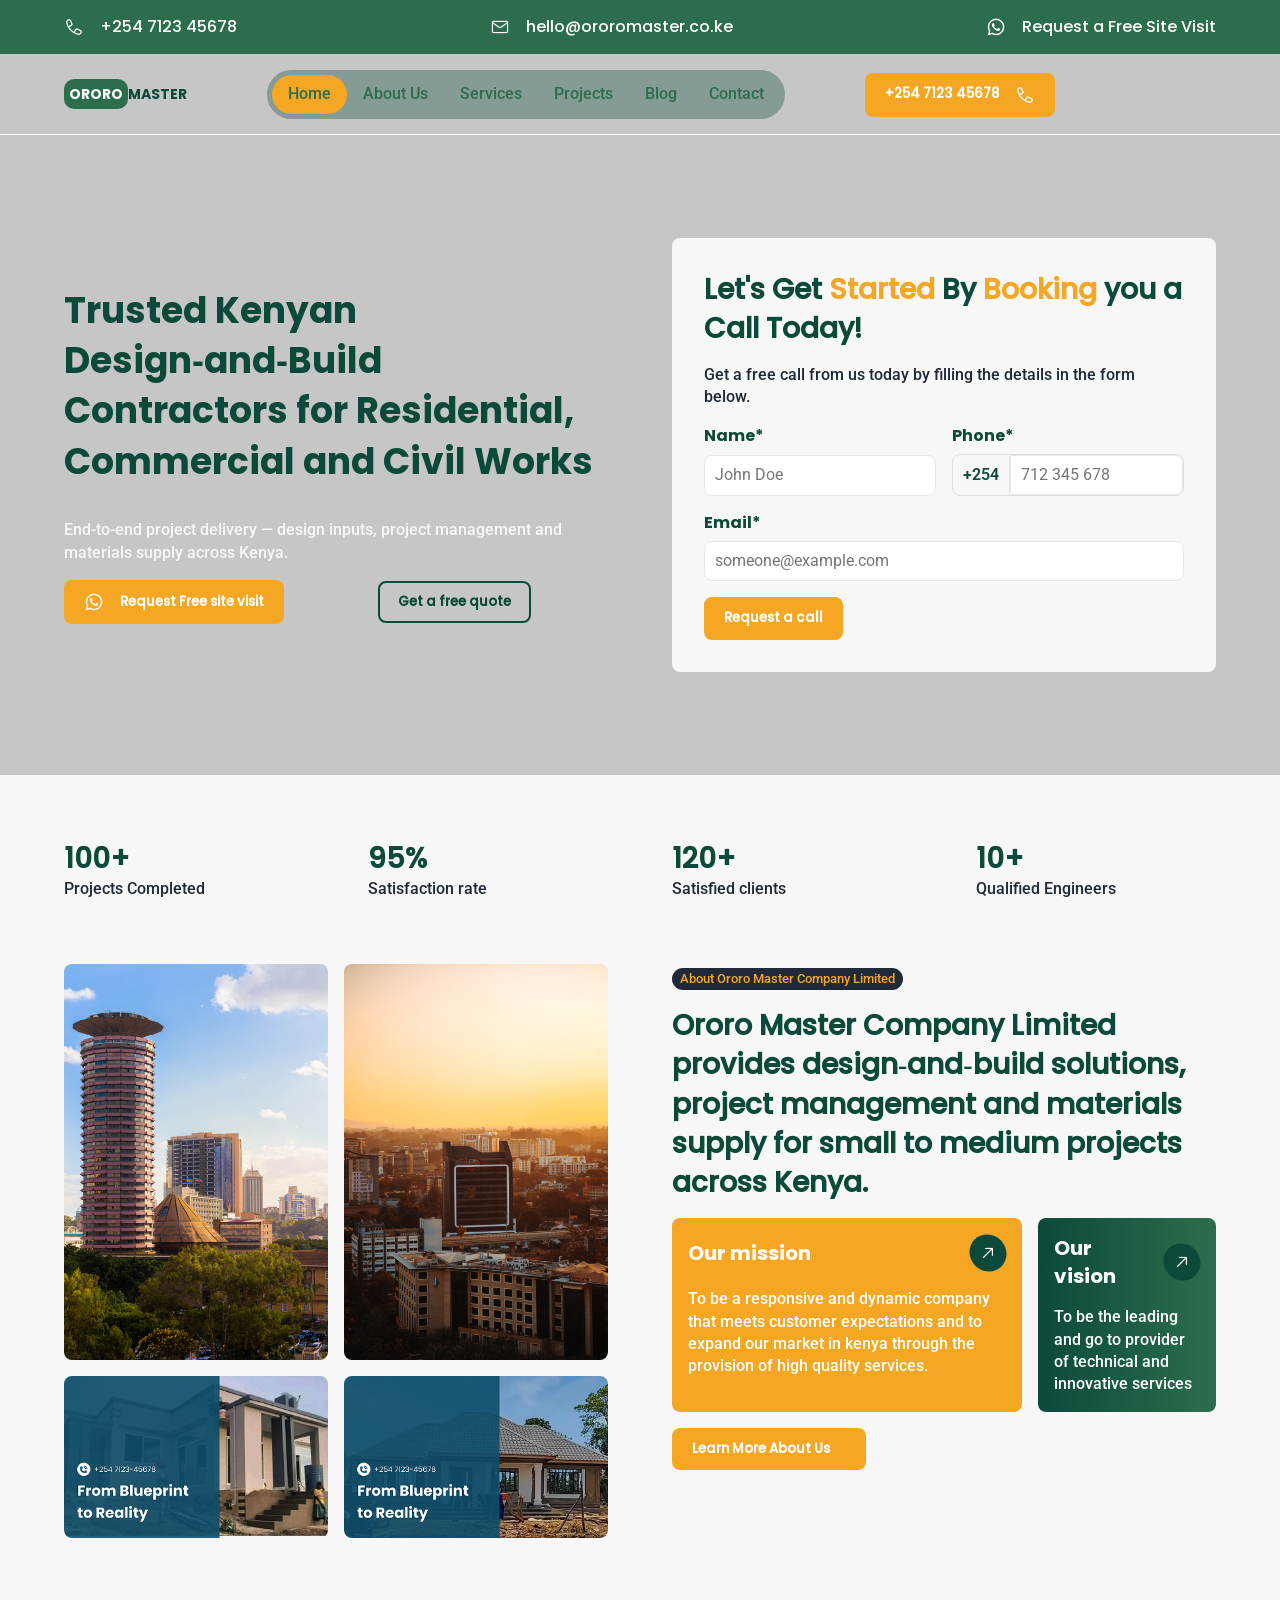
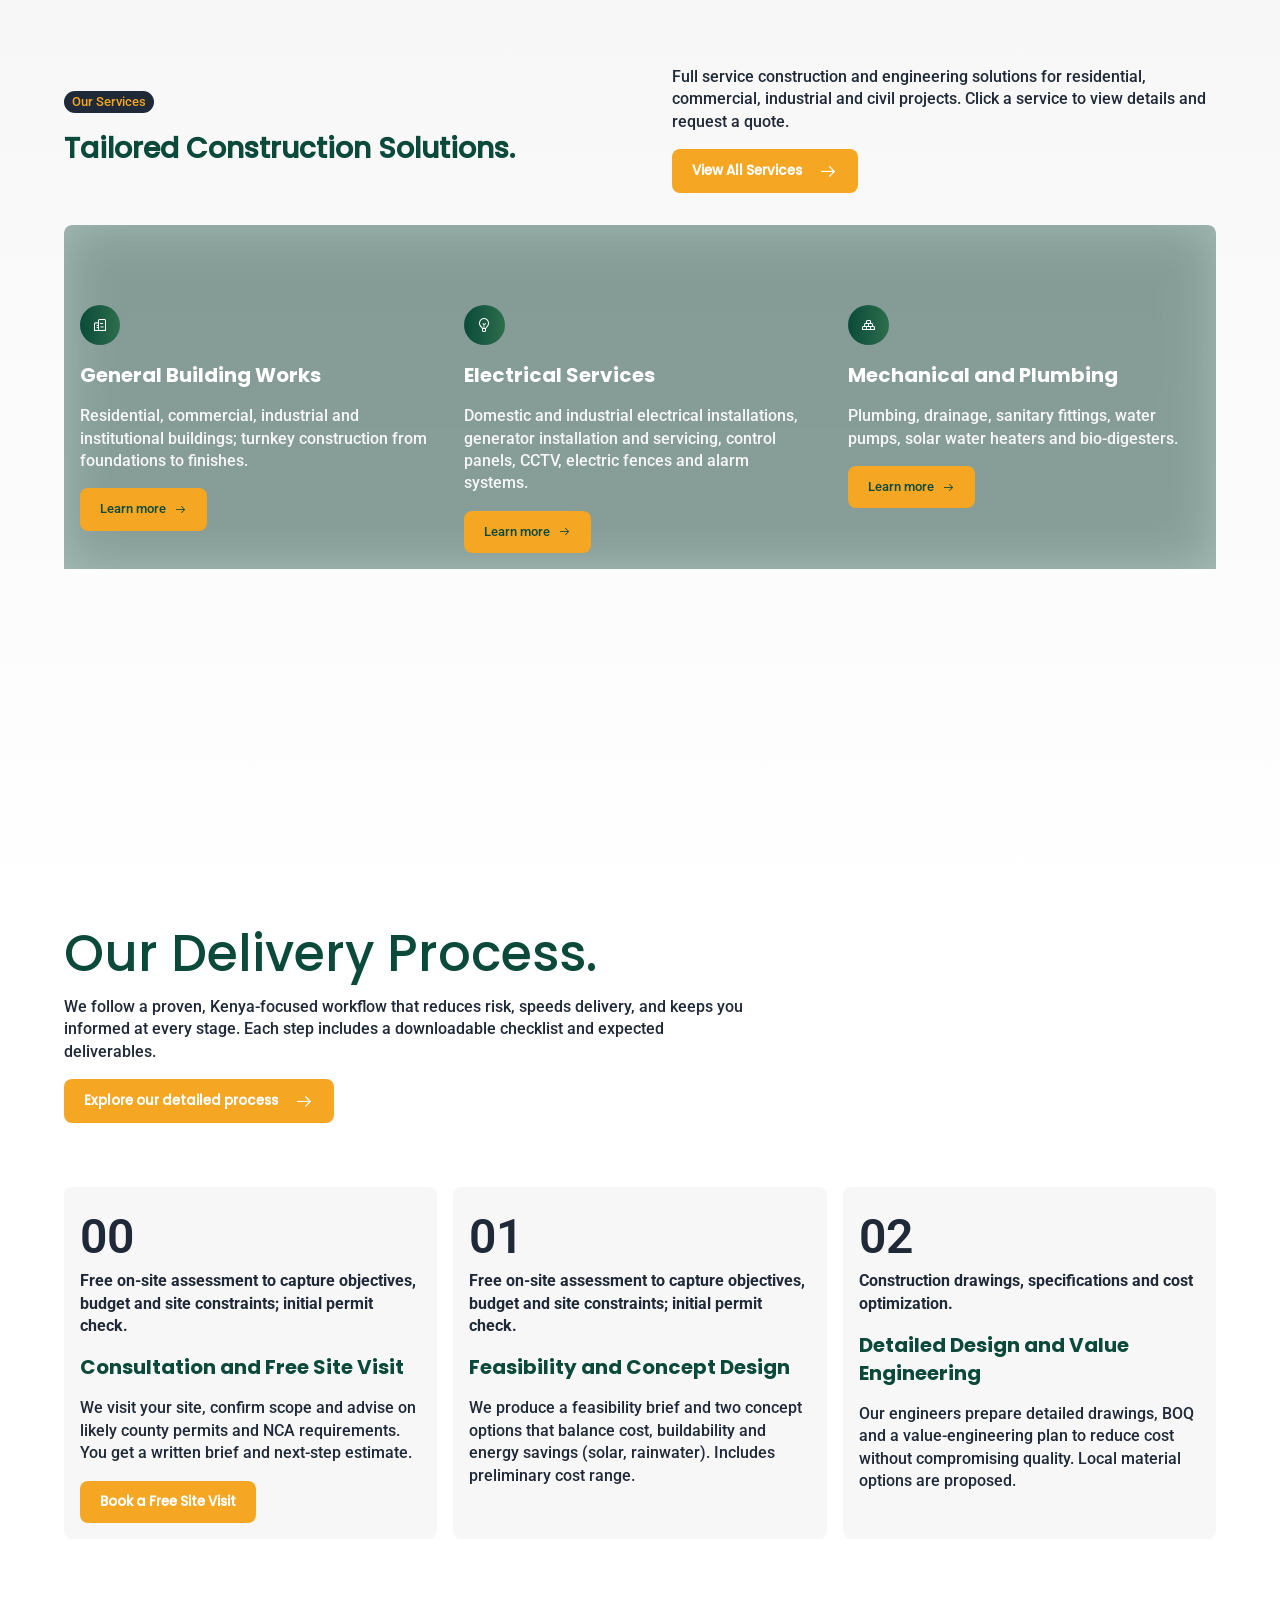
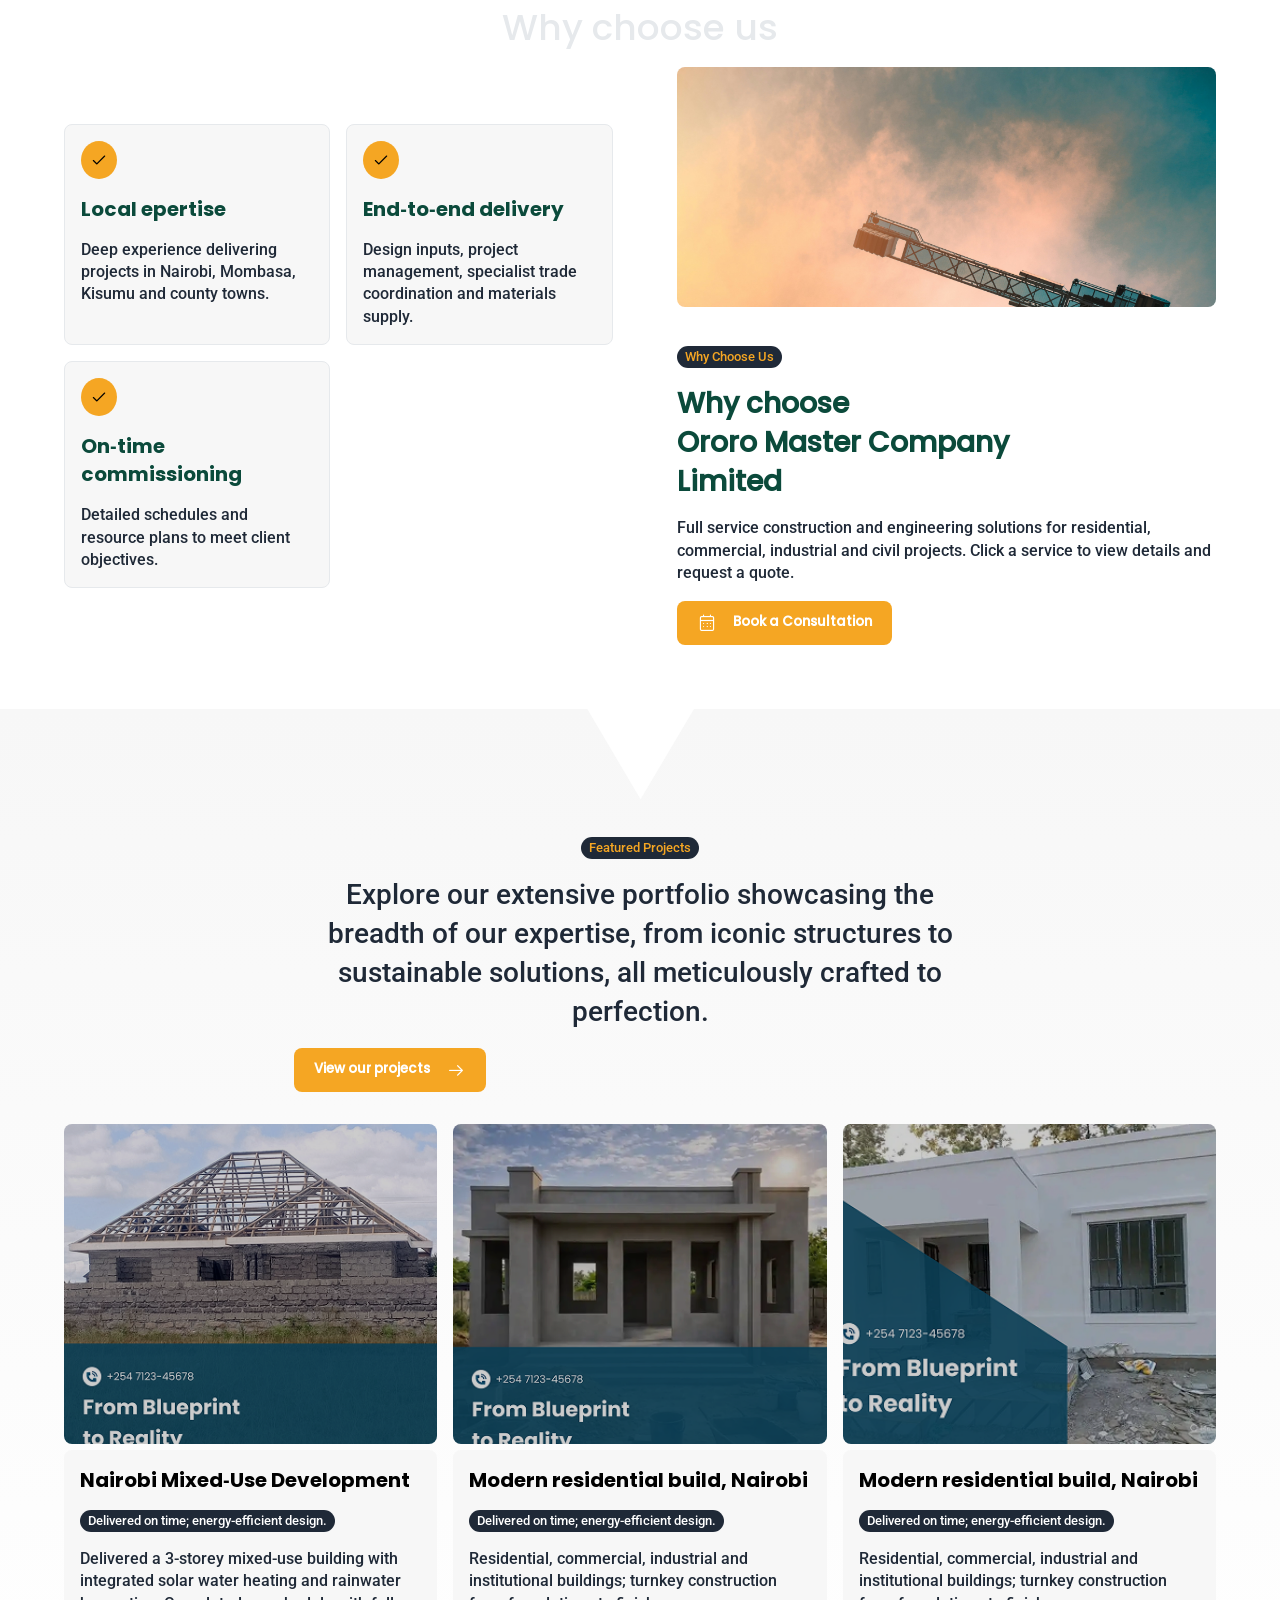
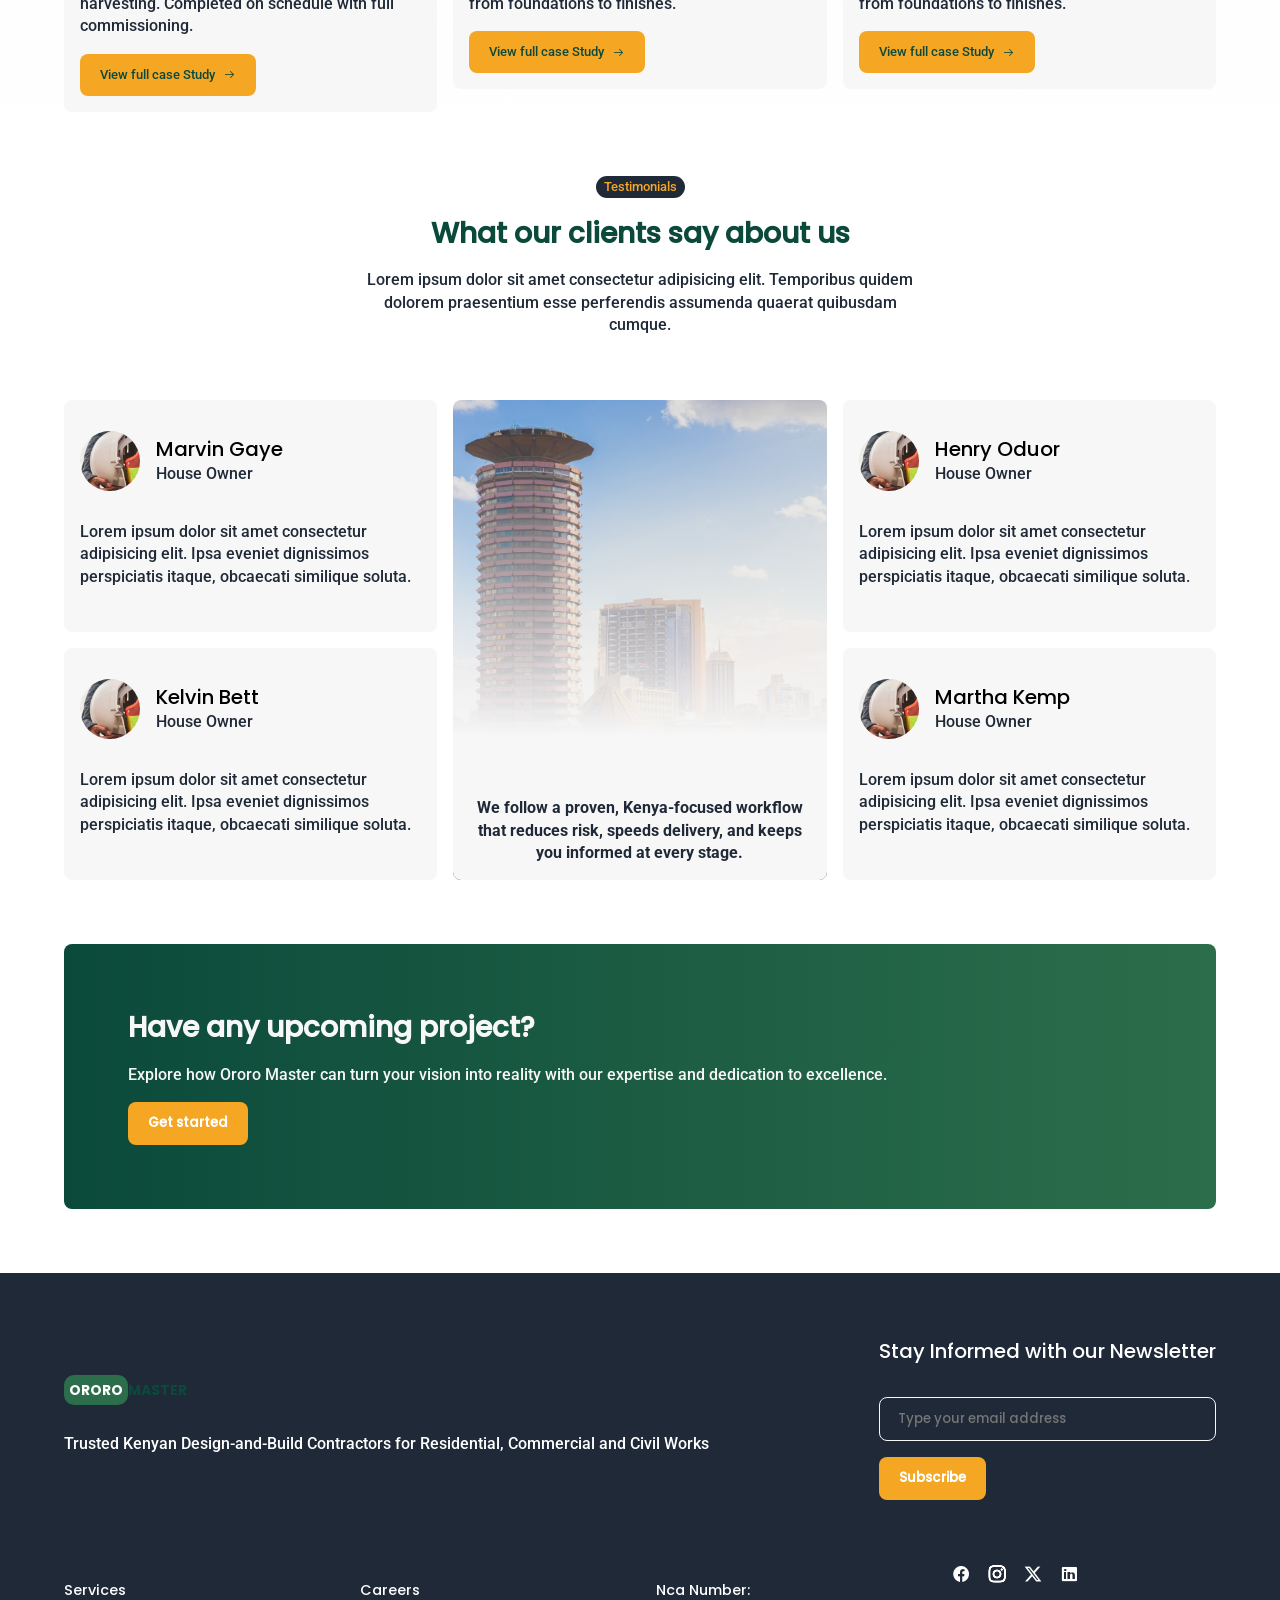
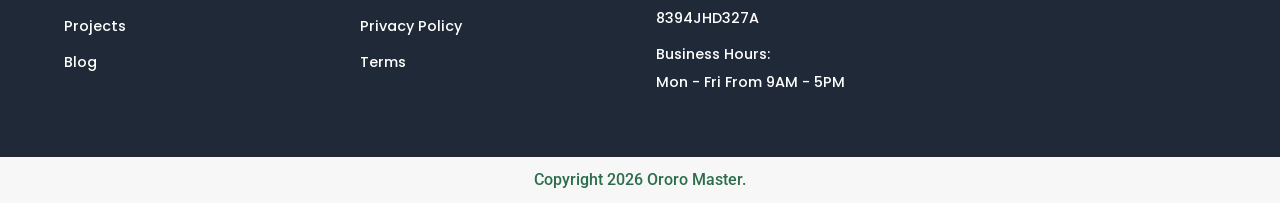
==== commit cec6a1f1: ". refactor" ====
--- a/index.html
+++ b/index.html
@@ -119,10 +119,10 @@
         <div class="about-row">
 
             <div class="about-image">
-                <img src="/static/Images/skyline2.jpg" alt="">
-                <img src="/static/Images/skyline4.jpg" alt="" style="object-position: bottom;">
-                <img src="/static/Images/proj 2.png" alt="">
-                <img src="/static/Images/proj 3.png" alt="">
+                <img src="./static/Images/skyline2.jpg" alt="">
+                <img src="./static/Images/skyline4.jpg" alt="" style="object-position: bottom;">
+                <img src="./static/Images/proj 2.png" alt="">
+                <img src="./static/Images/proj 3.png" alt="">
             </div>
         </div>
         <div class="about-row">
@@ -388,7 +388,7 @@
         </div>
         <div class="showcase-container">
             <div class="showcase-box">
-                <img src="/static/Images/proj 4.png" alt="">
+                <img src="./static/Images/proj 4.png" alt="">
                 <div class="showcase-body">
                     <!-- <span class="service_icon lni lni-buildings-1"></span> -->
                     <h3>Nairobi Mixed‑Use Development </h3>
@@ -398,7 +398,7 @@
                 </div>
             </div>
             <div class="showcase-box">
-                <img src="/static/Images/proj 5.png" alt="">
+                <img src="./static/Images/proj 5.png" alt="">
                 <!-- <img src="/static/Images/WhatsApp Image 2026-06-24 at 13.15.40 (1).jpeg" alt=""> -->
                 <div class="showcase-body">
                     <!-- <span class="service_icon lni lni-buildings-1"></span> -->
@@ -409,7 +409,7 @@
                 </div>
             </div>
             <div class="showcase-box">
-                <img src="/static/Images/proj 6.png" alt="">
+                <img src="./static/Images/proj 6.png" alt="">
                 <!-- <img src="/static/Images/WhatsApp Image 2026-06-24 at 13.15.40 (1).jpeg" alt=""> -->
                 <div class="showcase-body">
                     <!-- <span class="service_icon lni lni-buildings-1"></span> -->
--- a/static/styles/style.css
+++ b/static/styles/style.css
@@ -13,7 +13,7 @@
 .hero-container {
     height: 100%;
     /* background: url('/static/Images/skyline4.jpg'), no-repeat; */
-    background: url('/static/Images/skyline1.jpg'), no-repeat;
+    background: url('./static/Images/skyline1.jpg'), no-repeat;
     background-size: cover;
     background-position: 0 0;
 }
@@ -205,7 +205,7 @@
 }
 .service-alt-body {
     width: 100%;
-    background: url('/static/Images/skyline3.jpg'), no-repeat;
+    background: url('./static/Images/skyline3.jpg'), no-repeat;
     background-position: 50% 10%;
     background-size: cover;
     height: 40rem;
@@ -214,7 +214,7 @@
     overflow: hidden;
 }
 #featuredSection > .service-alt-body {
-    background: url('/static/Images/skyline3.jpg');
+    background: url('./static/Images/skyline3.jpg');
 }
 .service-alt-container {
     width: 100%;
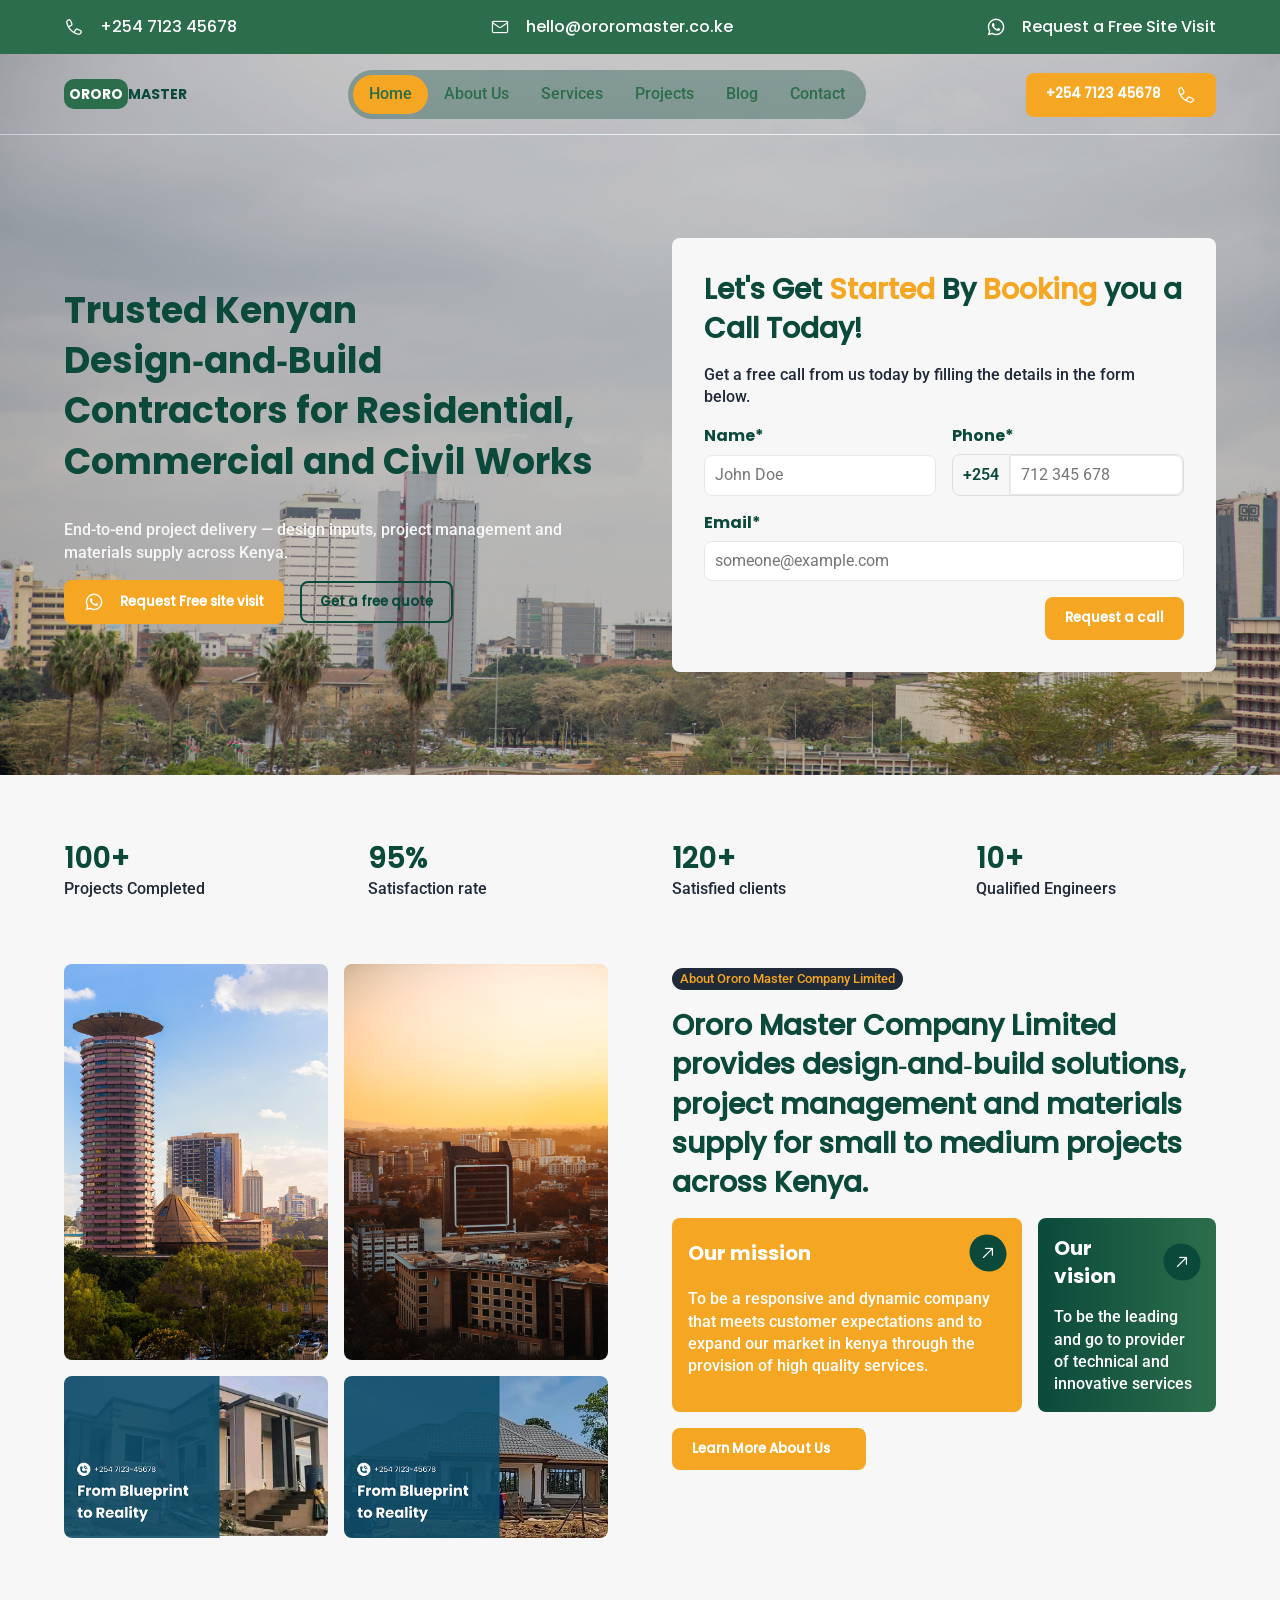
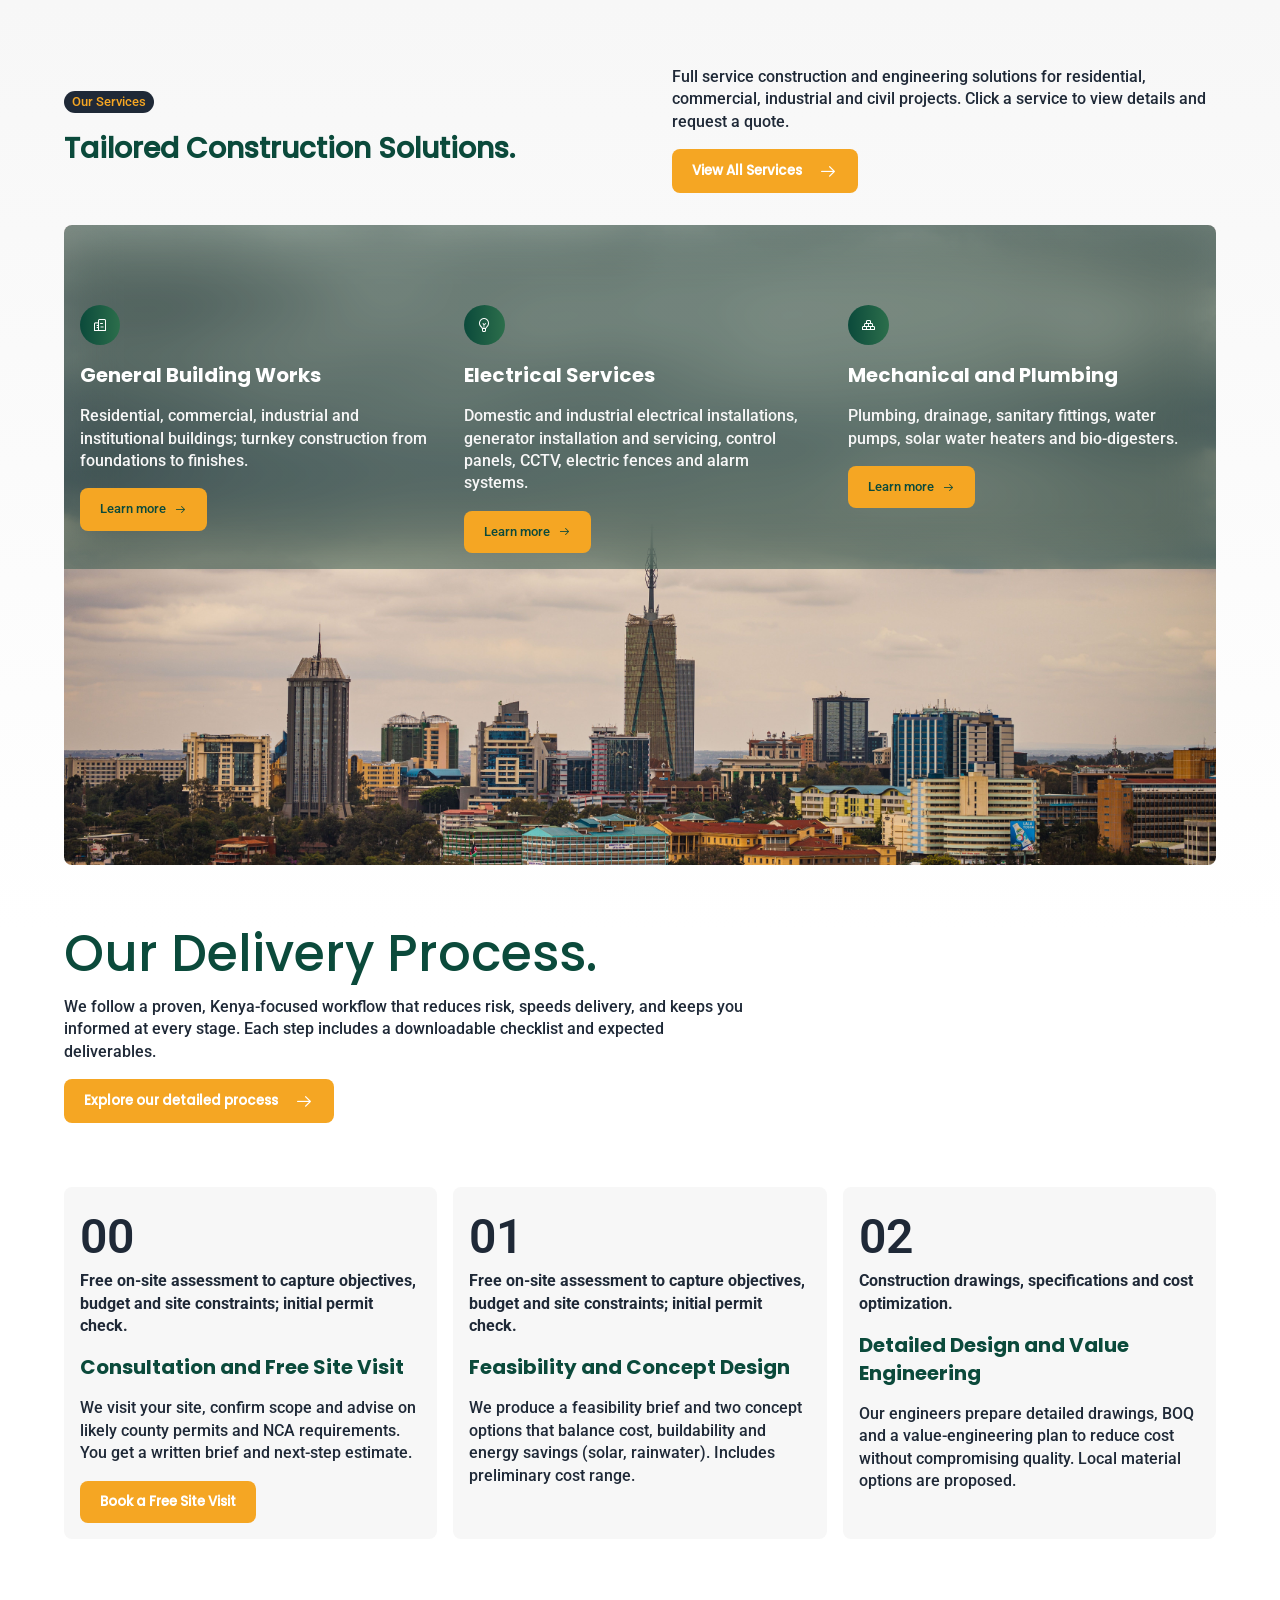
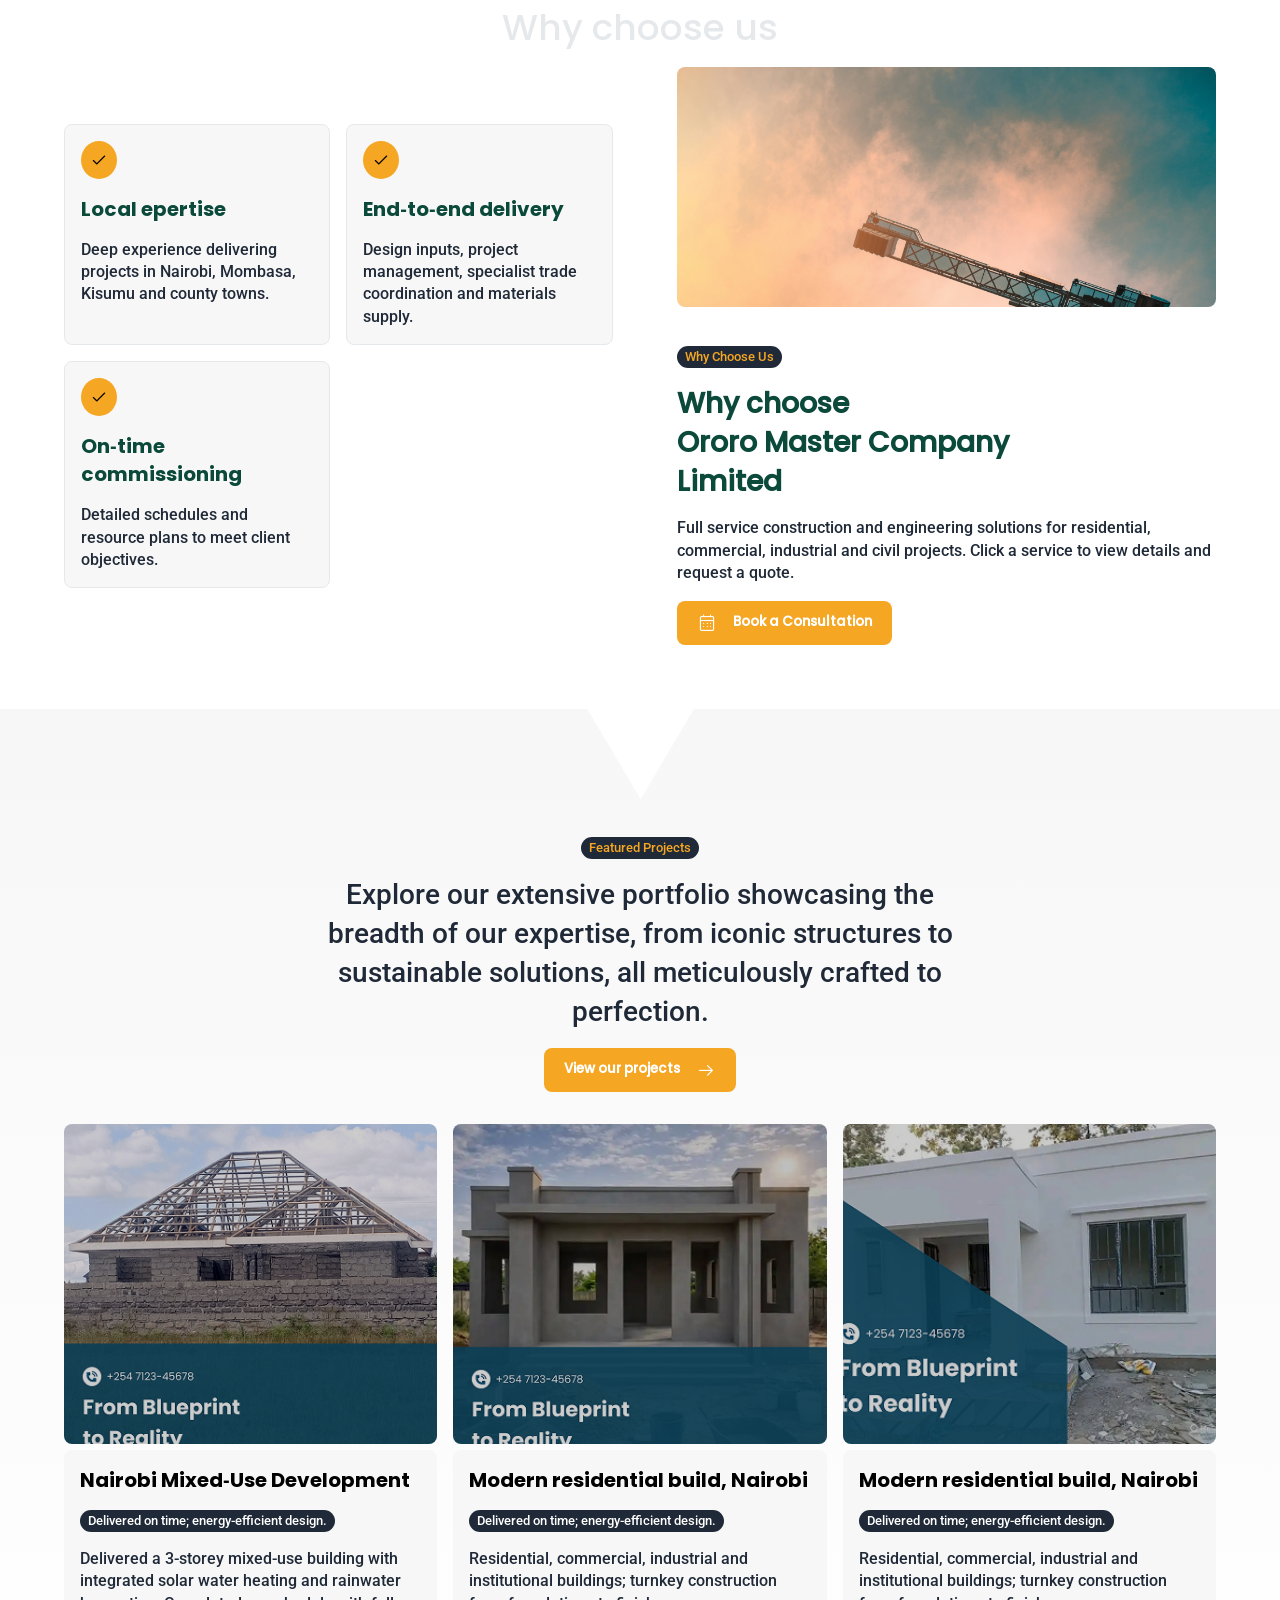
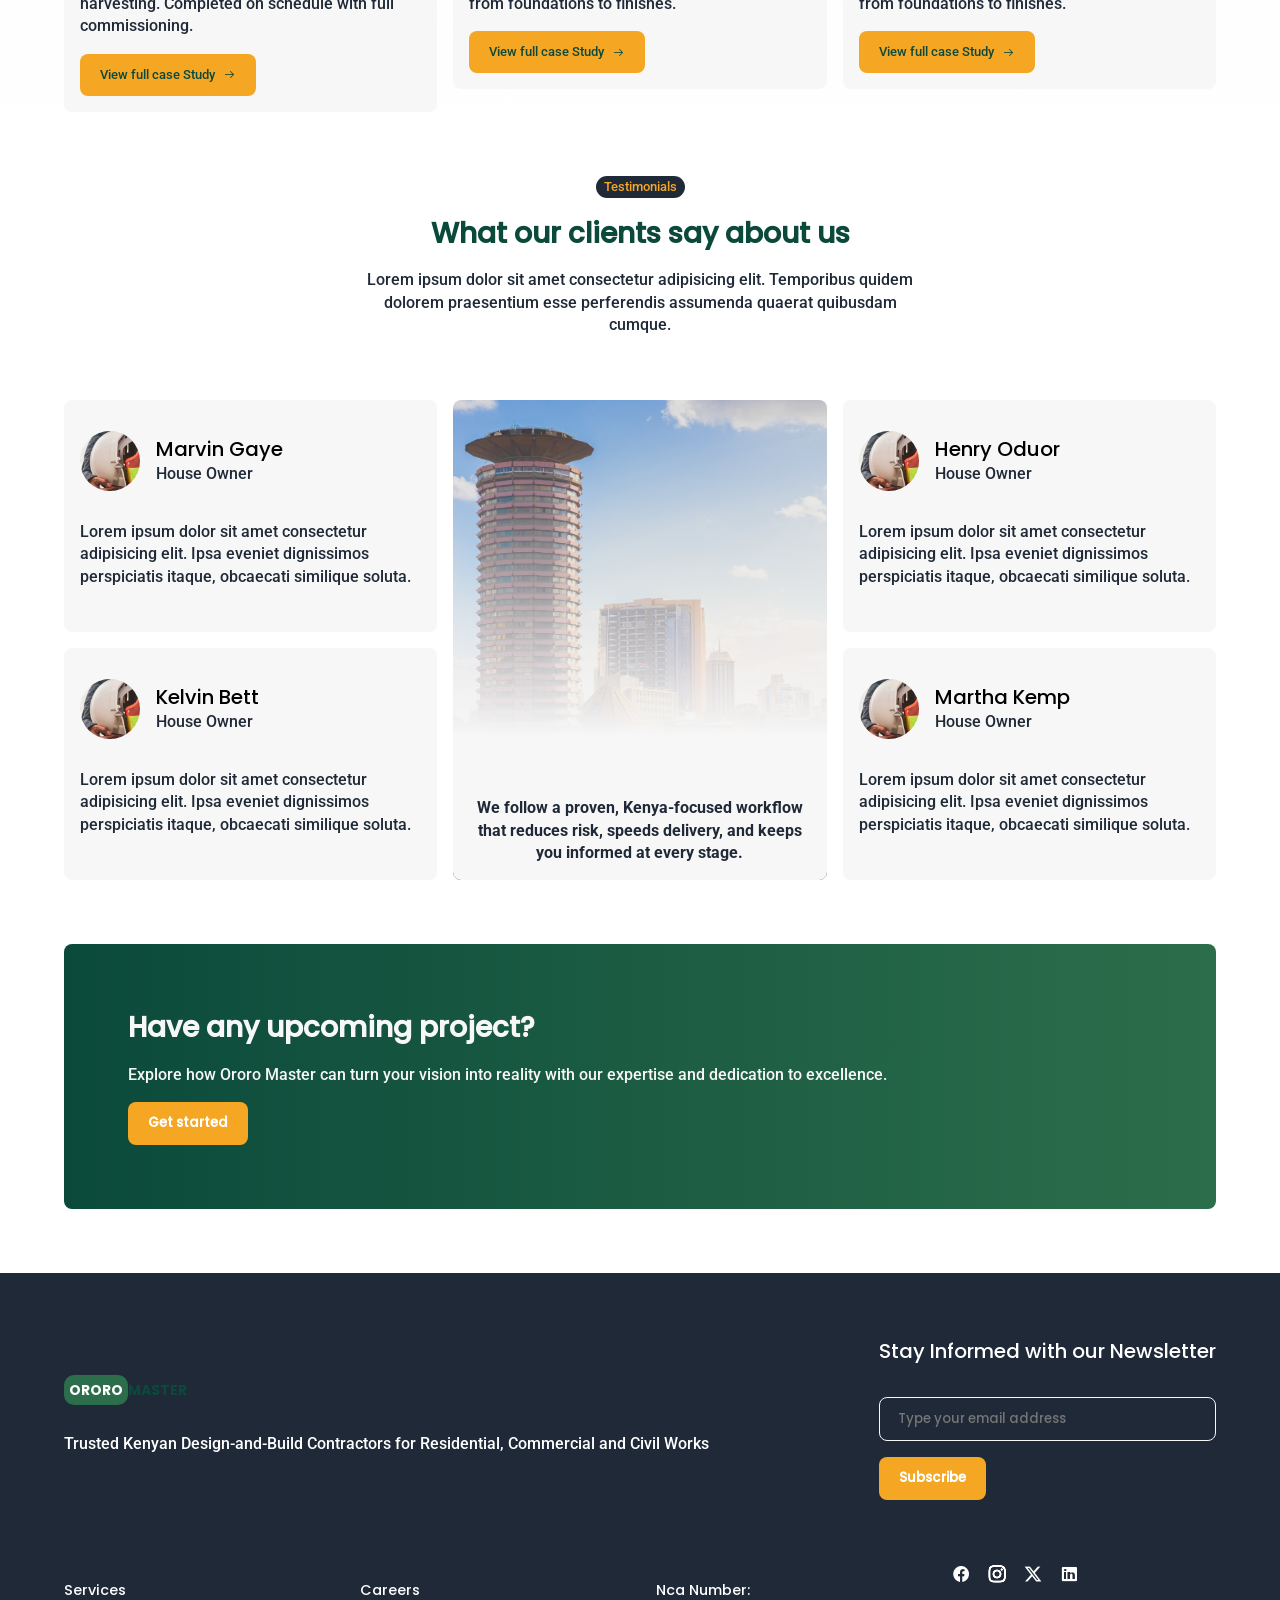
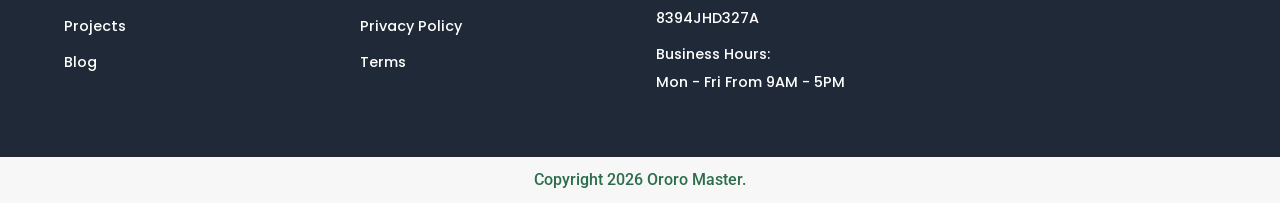
==== commit 73fbeb3f: "path refactor and sidenav design" ====
--- a/index.html
+++ b/index.html
@@ -34,11 +34,11 @@
             <div class="logo">
                 <h1><span>Ororo</span>Master</h1>
             </div>
-            <nav class="navigation">
+            <nav class="navigation" id="sideNav">
                 <a href="#" class="active">Home</a>
-                <a href="#">About Us</a>
-                <a href="#">Services</a>
-                <a href="#">Projects</a>
+                <a href="./templates/about.html">About Us</a>
+                <a href="./templates/services.html">Services</a>
+                <a href="./templates/projects.html">Projects</a>
                 <a href="#">Blog</a>
                 <a href="#">Contact</a>
             </nav>
@@ -46,6 +46,8 @@
                 +254 7123 45678 
                 <span class="lni lni-telephone-1"></span>
             </button>
+            <span class="navOpen btn-primary lni lni-menu-hamburger-1" id="navOpen" onclick="openNav()"></span>
+            <span class="navClose lni lni-xmark btn-primary" id="navClose" onclick="closeNav()"></span>
         </header>
         <div class="slider">
             <div class="slide_row">
@@ -96,6 +98,7 @@
                 </div>
             </div>
         </div>
+        <div class="cover" id="coverBg"></div>
     </div>
     <div class="stats-section">
         <div class="stat-box">
@@ -388,7 +391,7 @@
         </div>
         <div class="showcase-container">
             <div class="showcase-box">
-                <img src="./static/Images/proj 4.png" alt="">
+                <img src="/static/Images/proj 4.png" alt="">
                 <div class="showcase-body">
                     <!-- <span class="service_icon lni lni-buildings-1"></span> -->
                     <h3>Nairobi Mixed‑Use Development </h3>
@@ -398,7 +401,7 @@
                 </div>
             </div>
             <div class="showcase-box">
-                <img src="./static/Images/proj 5.png" alt="">
+                <img src="/static/Images/proj 5.png" alt="">
                 <!-- <img src="/static/Images/WhatsApp Image 2026-06-24 at 13.15.40 (1).jpeg" alt=""> -->
                 <div class="showcase-body">
                     <!-- <span class="service_icon lni lni-buildings-1"></span> -->
@@ -409,7 +412,7 @@
                 </div>
             </div>
             <div class="showcase-box">
-                <img src="./static/Images/proj 6.png" alt="">
+                <img src="/static/Images/proj 6.png" alt="">
                 <!-- <img src="/static/Images/WhatsApp Image 2026-06-24 at 13.15.40 (1).jpeg" alt=""> -->
                 <div class="showcase-body">
                     <!-- <span class="service_icon lni lni-buildings-1"></span> -->
@@ -581,5 +584,6 @@
     <div class="rights">
         <p>Copyright 2026 Ororo Master.</p>
     </div>
+    <script src="./static/scripts/nav.js"></script>
 </body>
 </html>
--- a/static/styles/nav.css
+++ b/static/styles/nav.css
@@ -1,4 +1,13 @@
-
+.cover {
+    position: fixed;
+    top: 0%;
+    width: 100%;
+    height: 100%;
+    background: var(--image-overlay);
+    z-index: 999;
+    display: none;
+    overflow: hidden;
+}
 .marquee-container {
     width: 100%;
     /* position: sticky; */
@@ -72,7 +81,7 @@
     /* position: sticky; */
     /* top: 2.55rem; */
     /* left: 0; */
-    z-index: 999;
+    z-index: 1000;
     backdrop-filter: brightness(.8);
     /* background: var(--image-overlay); */
     /* background-color: var(--neutral-100); */
@@ -116,6 +125,7 @@
     background-color: var(--brand-accent);
 }
 button.contact_button {
+    /* margin: 0% !important; */
     /* padding: 20px 10px; */
     /* font-size: 14px; */
     /* background-color: #ffaa00; */
@@ -124,6 +134,14 @@
     border-left: 1px solid #ddd;
     border-right: 1px solid #ddd; */
 }
+span.navOpen, span.navClose {
+    padding: 12px !important;
+    /* background-color: var(--brand-accent);
+    font-size: var(--font-size-h2);
+    color: white !important;
+    border-radius: 8px; */
+    display: none;
+}
 
 /*  */
 .contact-section {
@@ -162,7 +180,7 @@
     /* margin-bottom: 1rem; */
     font-family: "Poppins-Medium";
 }
-button {
+.form-section button {
     margin-right: auto;
 }
 /*  */
@@ -260,14 +278,44 @@
         /* animation: ride 40s ease-in-out infinite; */
     }
     .header {
+        position: relative;
+        width: 100% !important;
         padding: 1rem;
         gap: 2rem;
         border: none !important;
+        display: flex !important;
+        justify-content: space-between !important;
         /* border-bottom: 1px solid #f7f7f7; */
         /* backdrop-filter: blur(1px); */
     }
     .navigation {
+        position: absolute;
+        top: -600%;
+        left: 50%;
+        width: 95%;
+        height: fit-content;
+        display: grid !important;
+        /* display: none; */
+        transform: translateX(-50%);
+        transition: all .2s ease;
+        background: white !important;
+        z-index: 999 !important;
+        /* border-radius: 8px; */
+        padding: 1rem;
+        opacity: 0;
+        box-shadow: rgba(0,0,0,0.2) 5px 8px 20px;
+    }
+    button.contact_button {
         display: none;
+    }
+    span.navOpen {
+        display: block;
+        width: fit-content;
+    }
+    .navClose {
+        /* margin-left: auto;
+        margin-bottom: 1rem; */
+        /* padding: 12px !important; */
     }
 
     .form-section {
--- a/static/styles/components.css
+++ b/static/styles/components.css
@@ -137,6 +137,7 @@
 
 @media (max-width: 560px) {
     .button-container {
+        width: 100%;
         flex-wrap: wrap;
         gap: .5rem;
     }
--- a/static/styles/style.css
+++ b/static/styles/style.css
@@ -13,7 +13,7 @@
 .hero-container {
     height: 100%;
     /* background: url('/static/Images/skyline4.jpg'), no-repeat; */
-    background: url('./static/Images/skyline1.jpg'), no-repeat;
+    background: url('../Images/skyline1.jpg'), no-repeat;
     background-size: cover;
     background-position: 0 0;
 }
@@ -205,7 +205,7 @@
 }
 .service-alt-body {
     width: 100%;
-    background: url('./static/Images/skyline3.jpg'), no-repeat;
+    background: url('../Images/skyline3.jpg'), no-repeat;
     background-position: 50% 10%;
     background-size: cover;
     height: 40rem;
@@ -214,7 +214,7 @@
     overflow: hidden;
 }
 #featuredSection > .service-alt-body {
-    background: url('./static/Images/skyline3.jpg');
+    background: url('/static/Images/skyline3.jpg');
 }
 .service-alt-container {
     width: 100%;
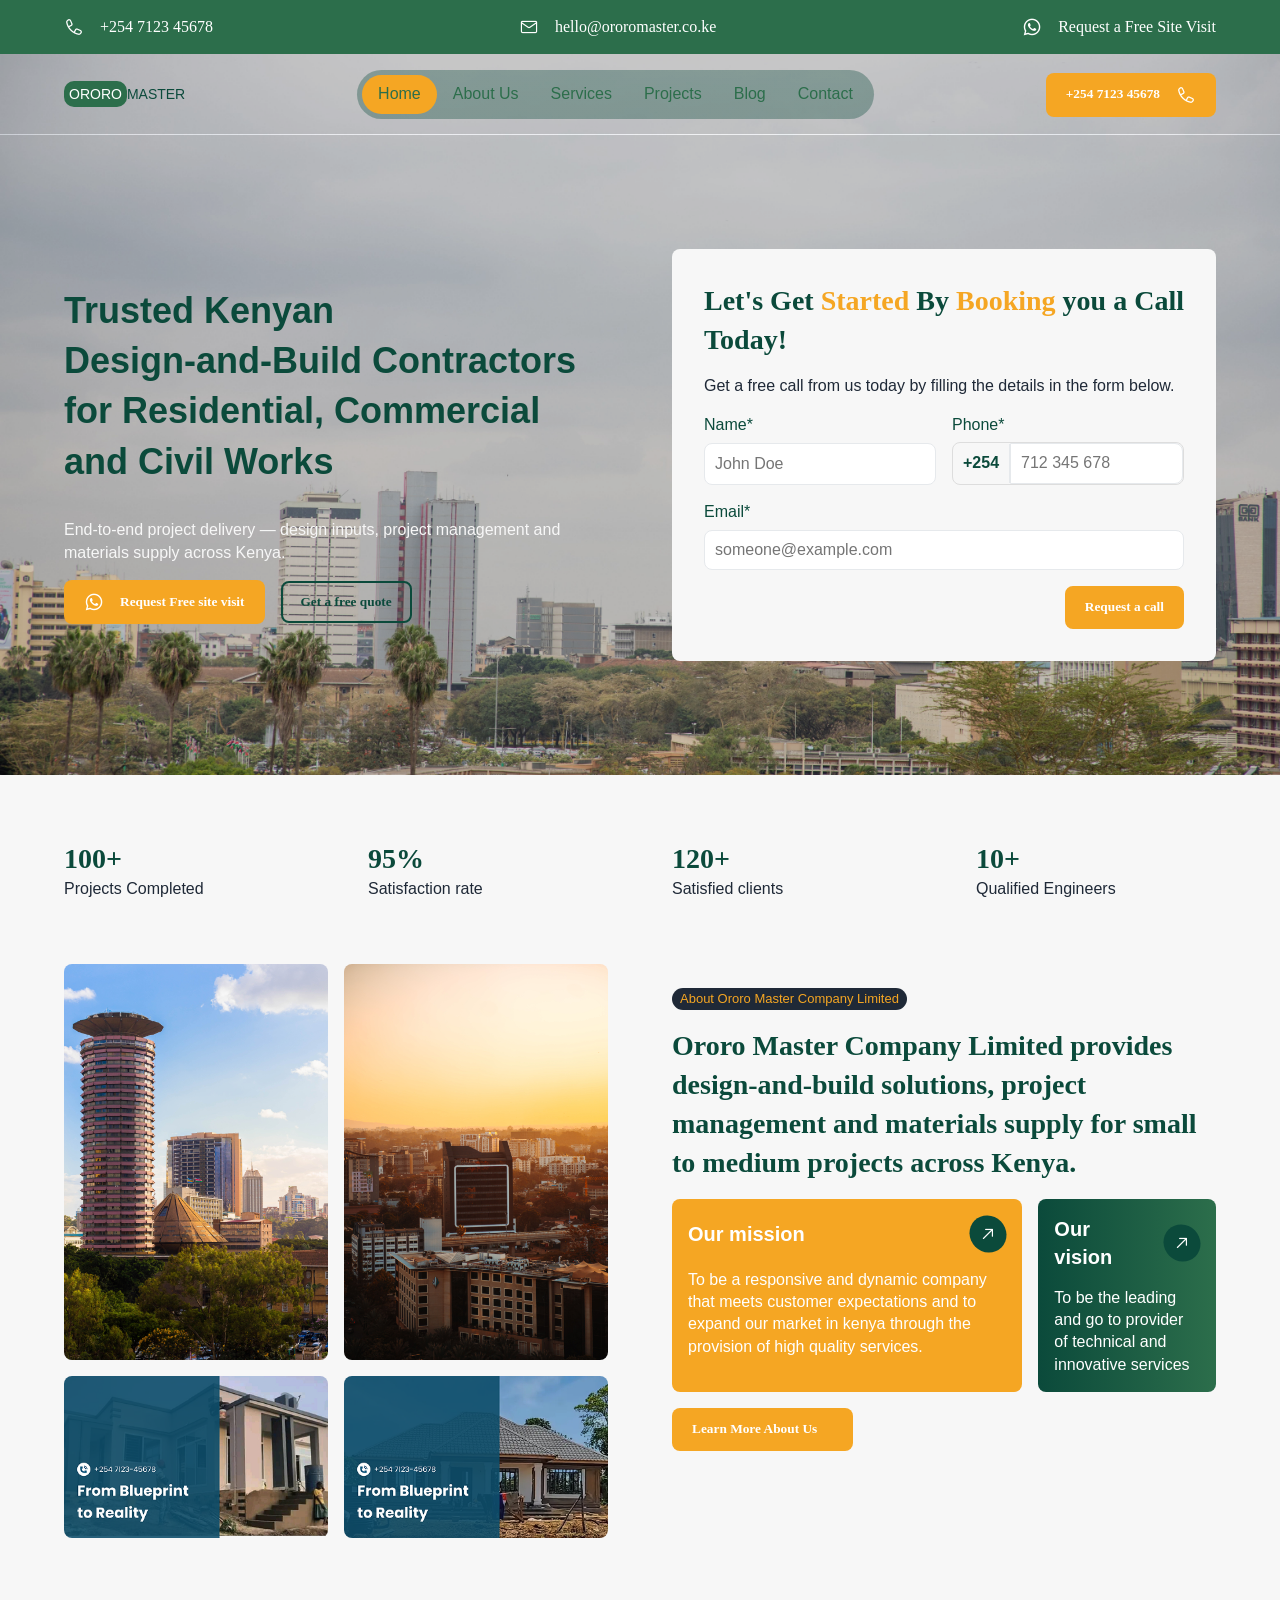
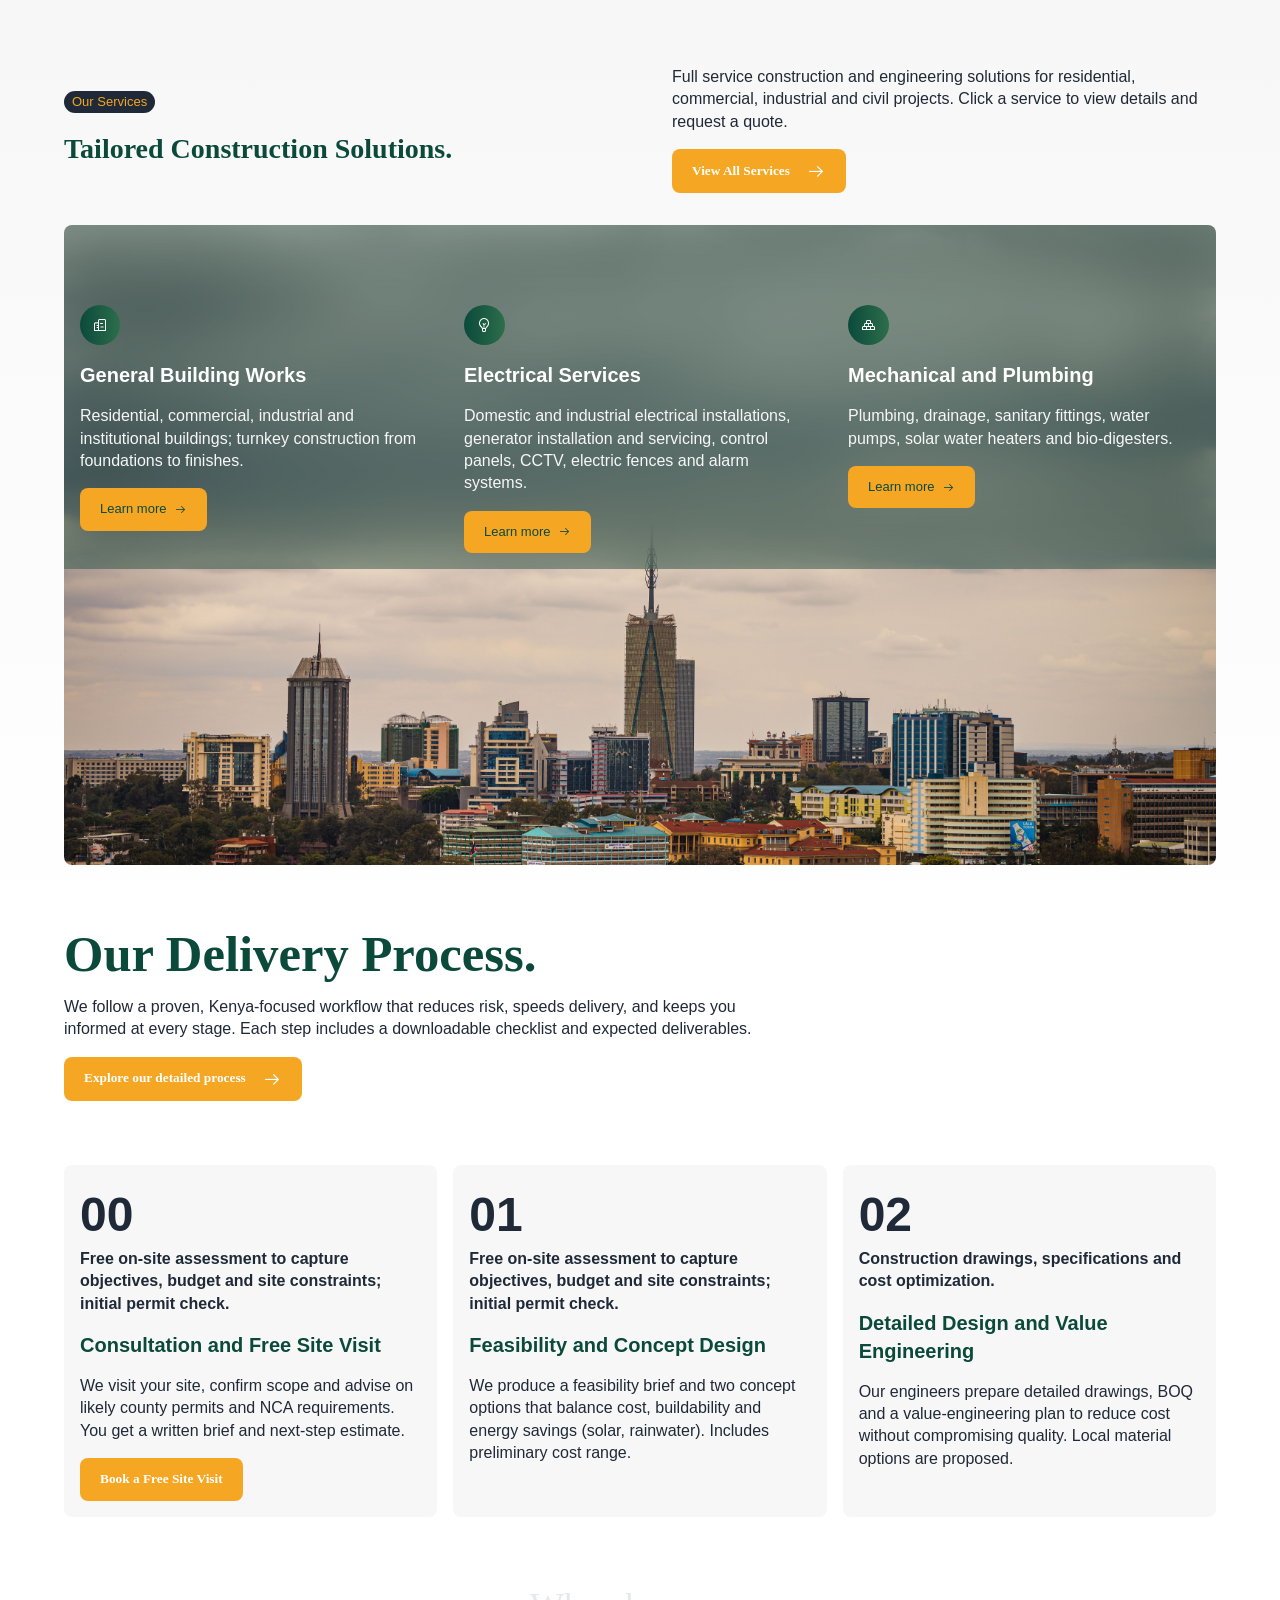
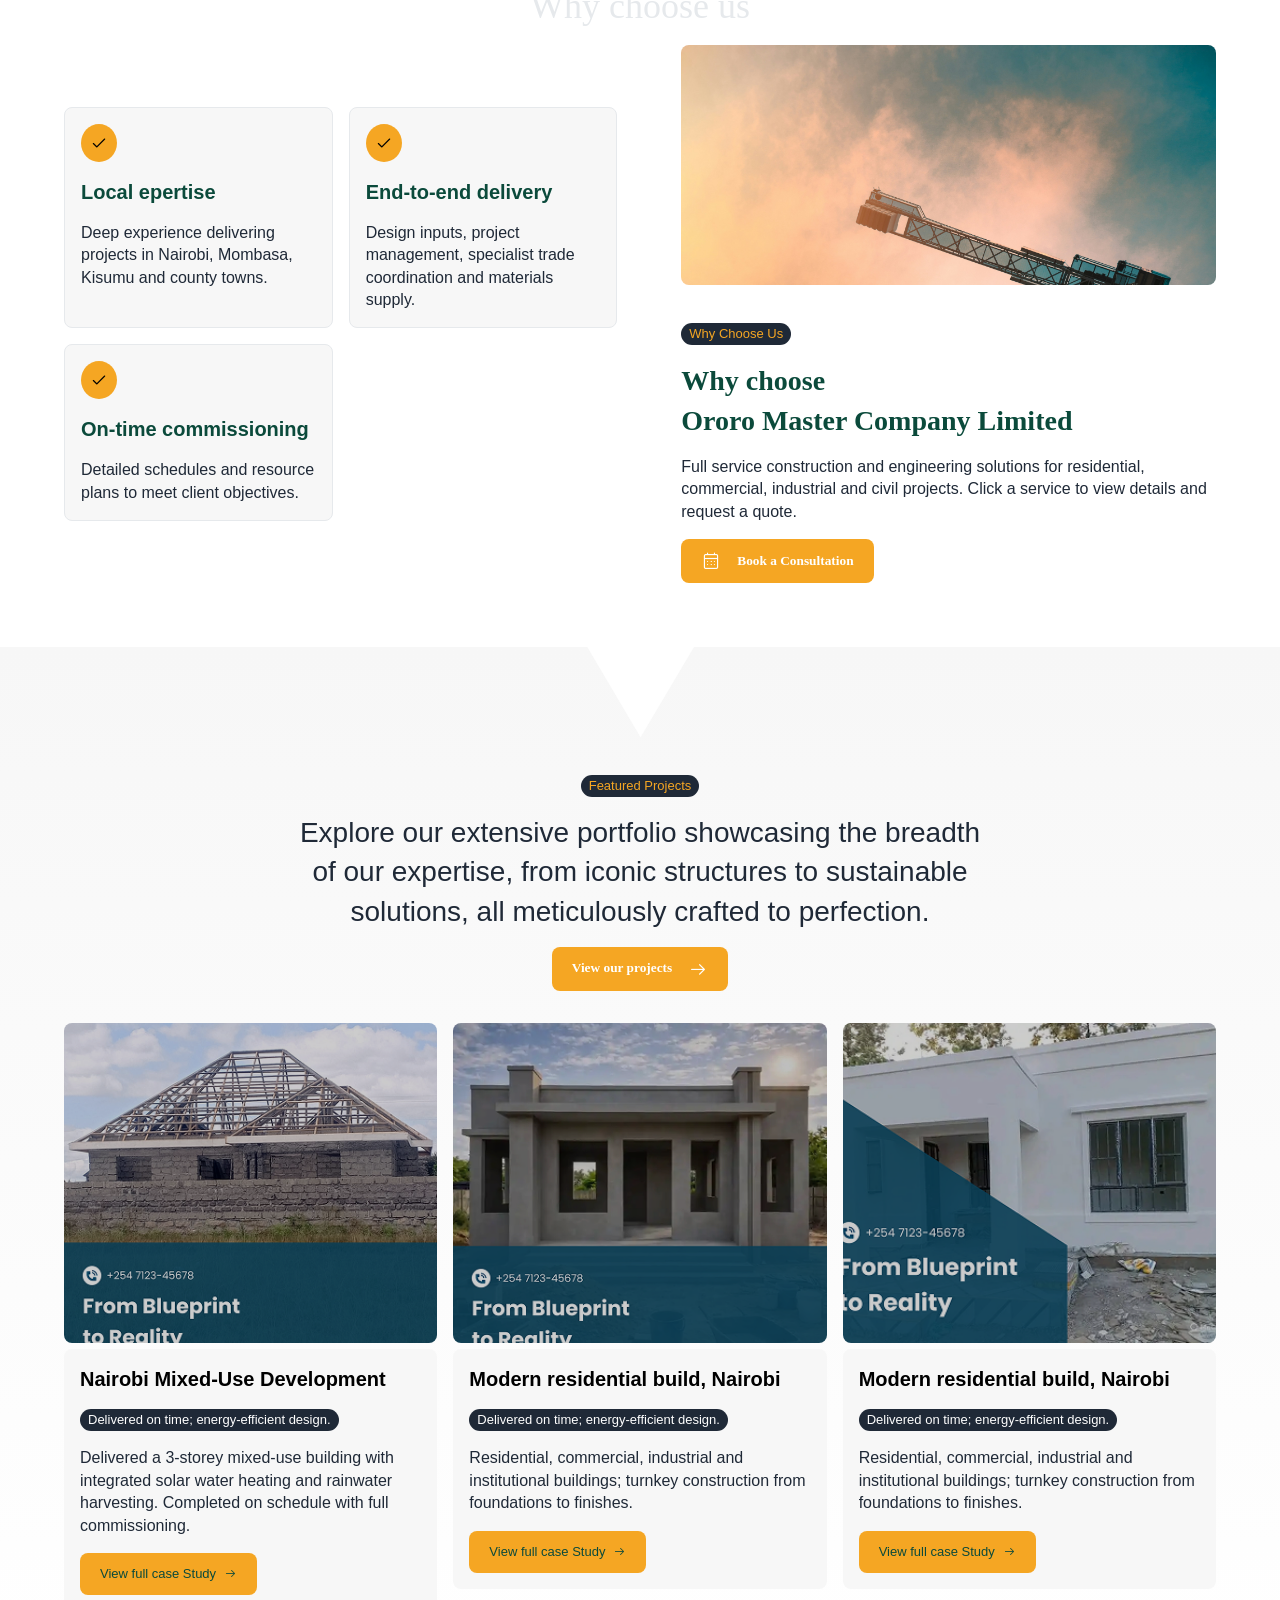
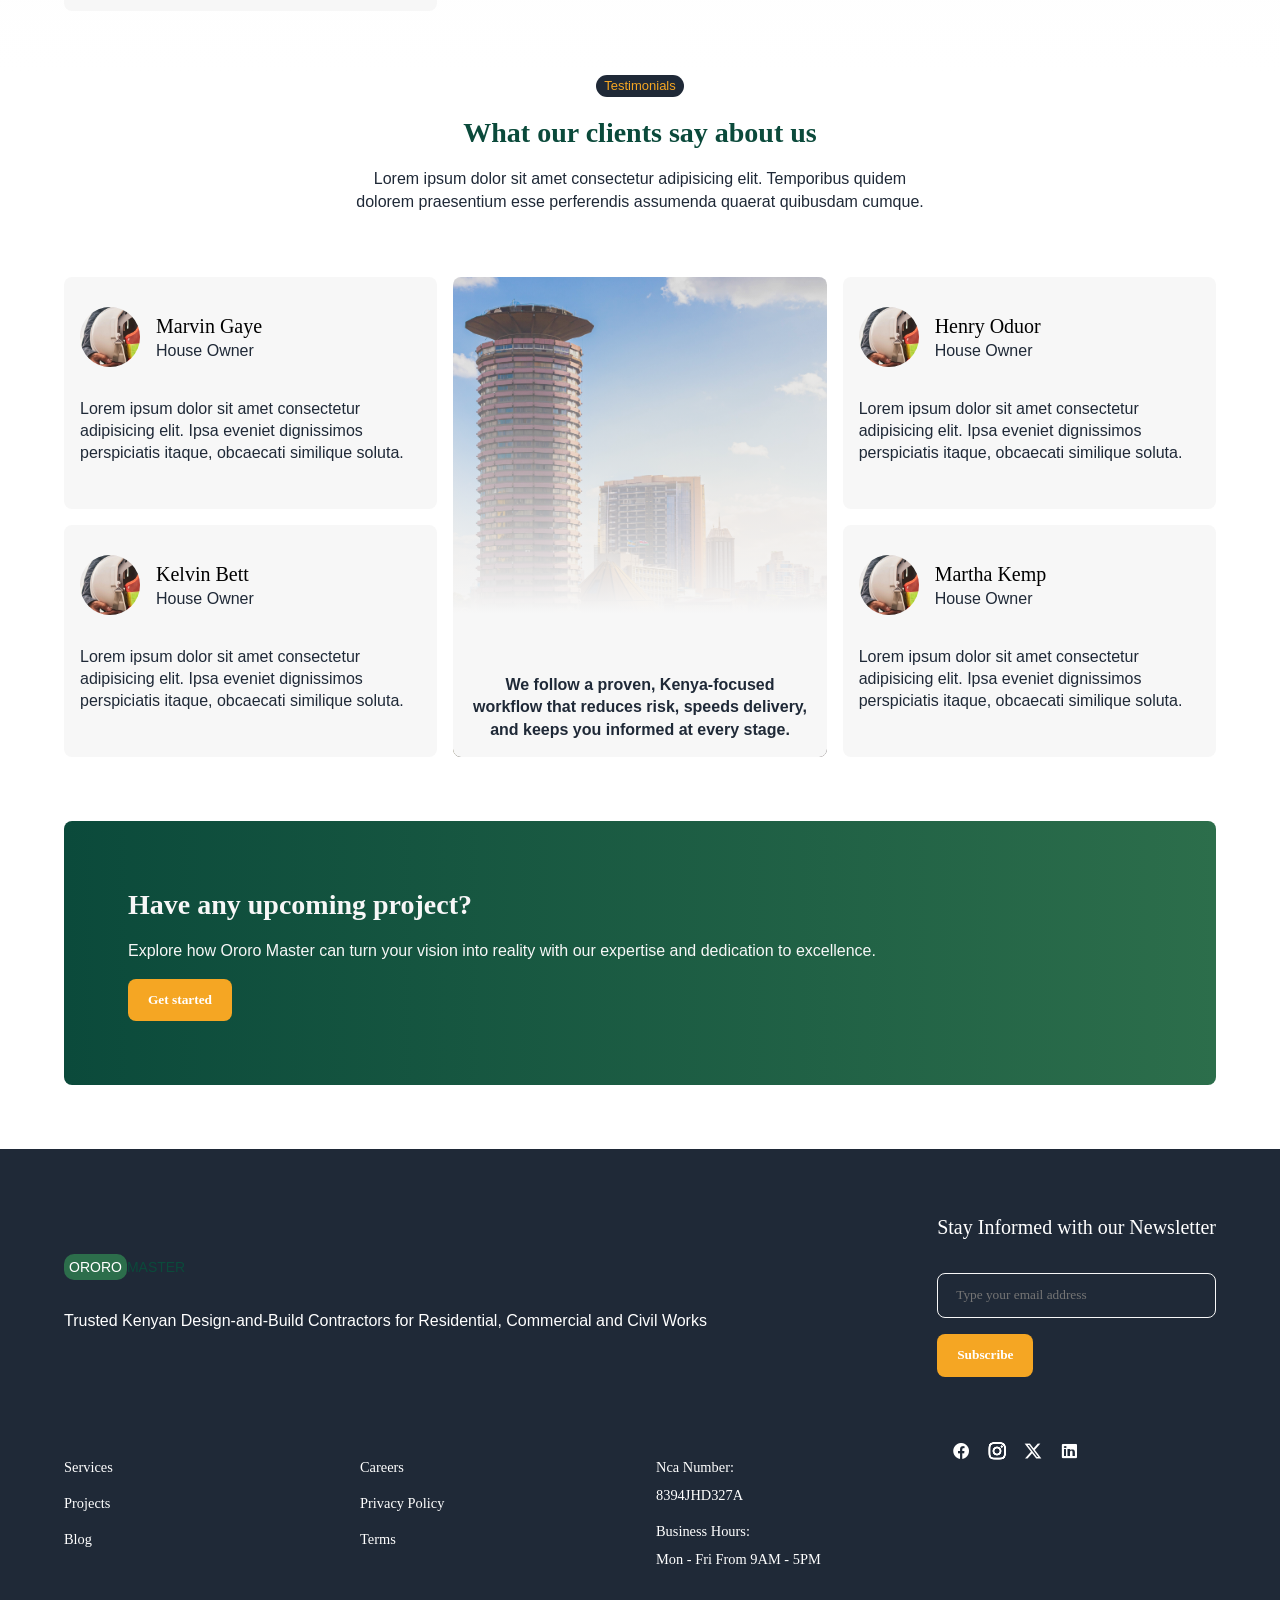
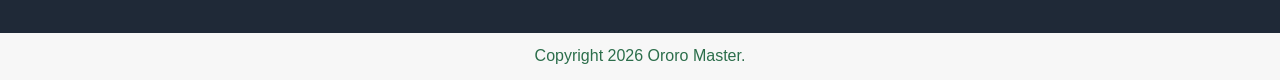
==== commit c23ee3eb: "Path resolution" ====
--- a/index.html
+++ b/index.html
@@ -369,7 +369,7 @@
                 
         </div>
         <div class="qualities-row">
-            <img src="/static/Images/construction_image_2.jpg" alt="">
+            <img src="./static/Images/construction_image_2.jpg" alt="">
             <div class="quality-row-box">
                 <h4 class="badge">Why Choose Us</h4>
                 <h2>Why choose <br> Ororo Master Company Limited</h2>
@@ -391,7 +391,7 @@
         </div>
         <div class="showcase-container">
             <div class="showcase-box">
-                <img src="/static/Images/proj 4.png" alt="">
+                <img src="./static/Images/proj 4.png" alt="">
                 <div class="showcase-body">
                     <!-- <span class="service_icon lni lni-buildings-1"></span> -->
                     <h3>Nairobi Mixed‑Use Development </h3>
@@ -401,7 +401,7 @@
                 </div>
             </div>
             <div class="showcase-box">
-                <img src="/static/Images/proj 5.png" alt="">
+                <img src="./static/Images/proj 5.png" alt="">
                 <!-- <img src="/static/Images/WhatsApp Image 2026-06-24 at 13.15.40 (1).jpeg" alt=""> -->
                 <div class="showcase-body">
                     <!-- <span class="service_icon lni lni-buildings-1"></span> -->
@@ -412,7 +412,7 @@
                 </div>
             </div>
             <div class="showcase-box">
-                <img src="/static/Images/proj 6.png" alt="">
+                <img src="./static/Images/proj 6.png" alt="">
                 <!-- <img src="/static/Images/WhatsApp Image 2026-06-24 at 13.15.40 (1).jpeg" alt=""> -->
                 <div class="showcase-body">
                     <!-- <span class="service_icon lni lni-buildings-1"></span> -->
--- a/static/styles/root.css
+++ b/static/styles/root.css
@@ -22,15 +22,15 @@
 
 @font-face {
     font-family: 'Poppins';
-    src: url(/static/assets/fonts/Poppins/Poppins-Bold.ttf);
+    src: url('../static/assets/fonts/Poppins/Poppins-Bold.ttf');
 }
 @font-face {
     font-family: 'Poppins-Medium';
-    src: url(/static/assets/fonts/Poppins/Poppins-Medium.ttf);
+    src: url('../static/assets/fonts/Poppins/Poppins-Medium.ttf');
 }
 @font-face {
     font-family: Roboto;
-    src: url(/static/assets/fonts/Roboto/Roboto-VariableFont_wdth\,wght.ttf);
+    src: url('../static/assets/fonts/Roboto/Roboto-VariableFont_wdth\,wght.ttf');
 }
 
 h1 {
